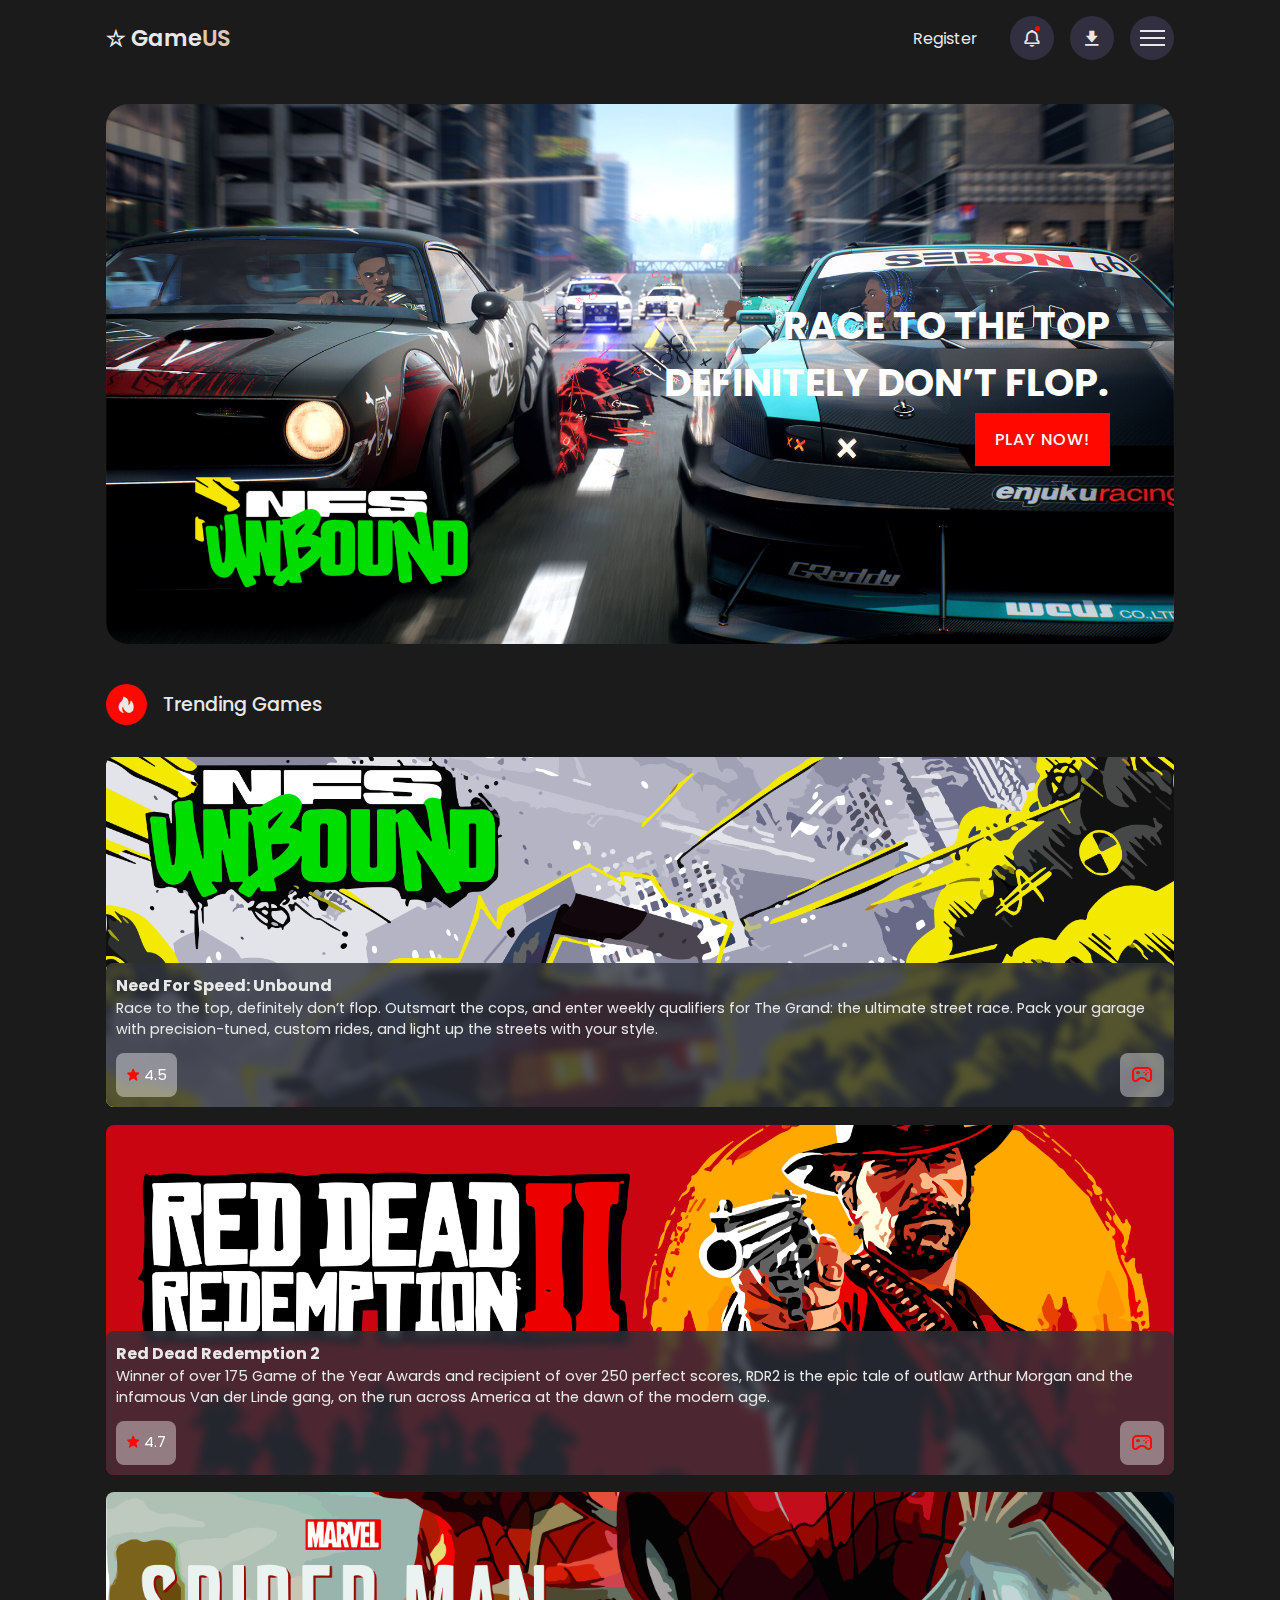
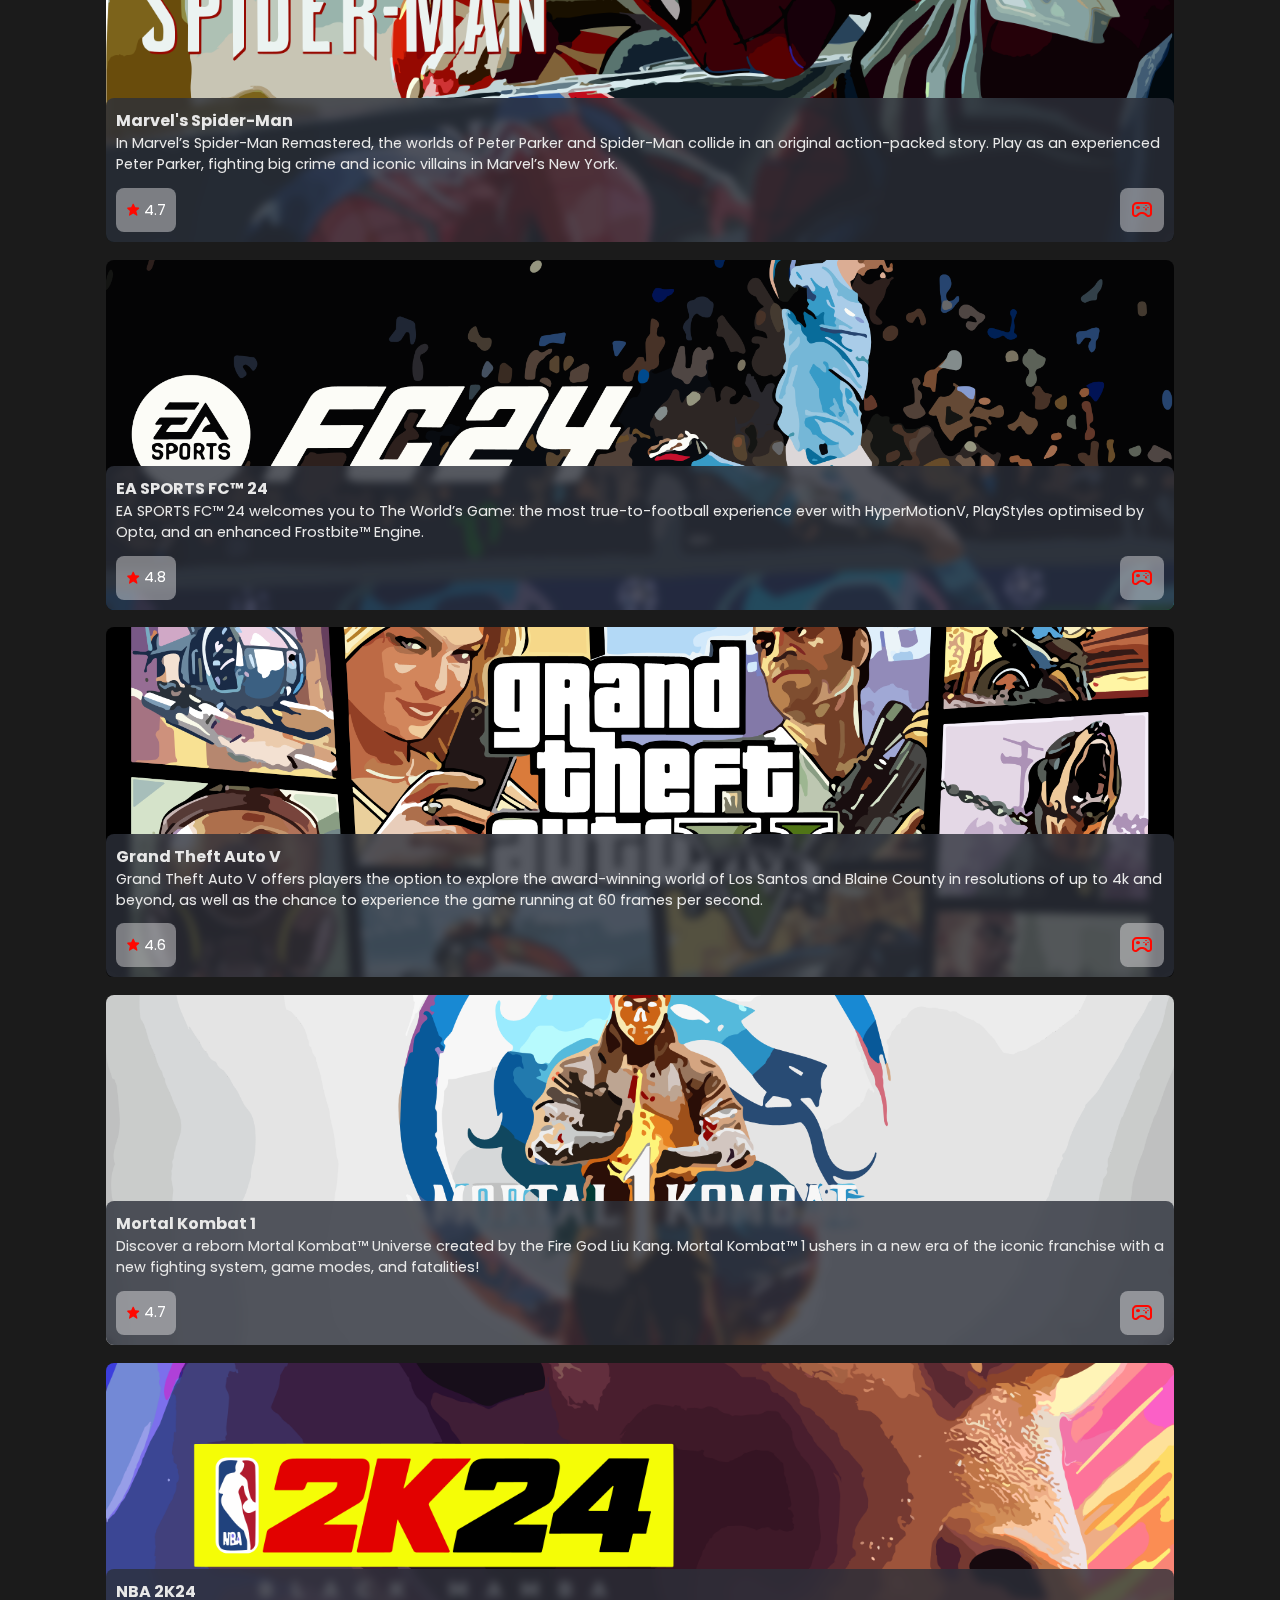
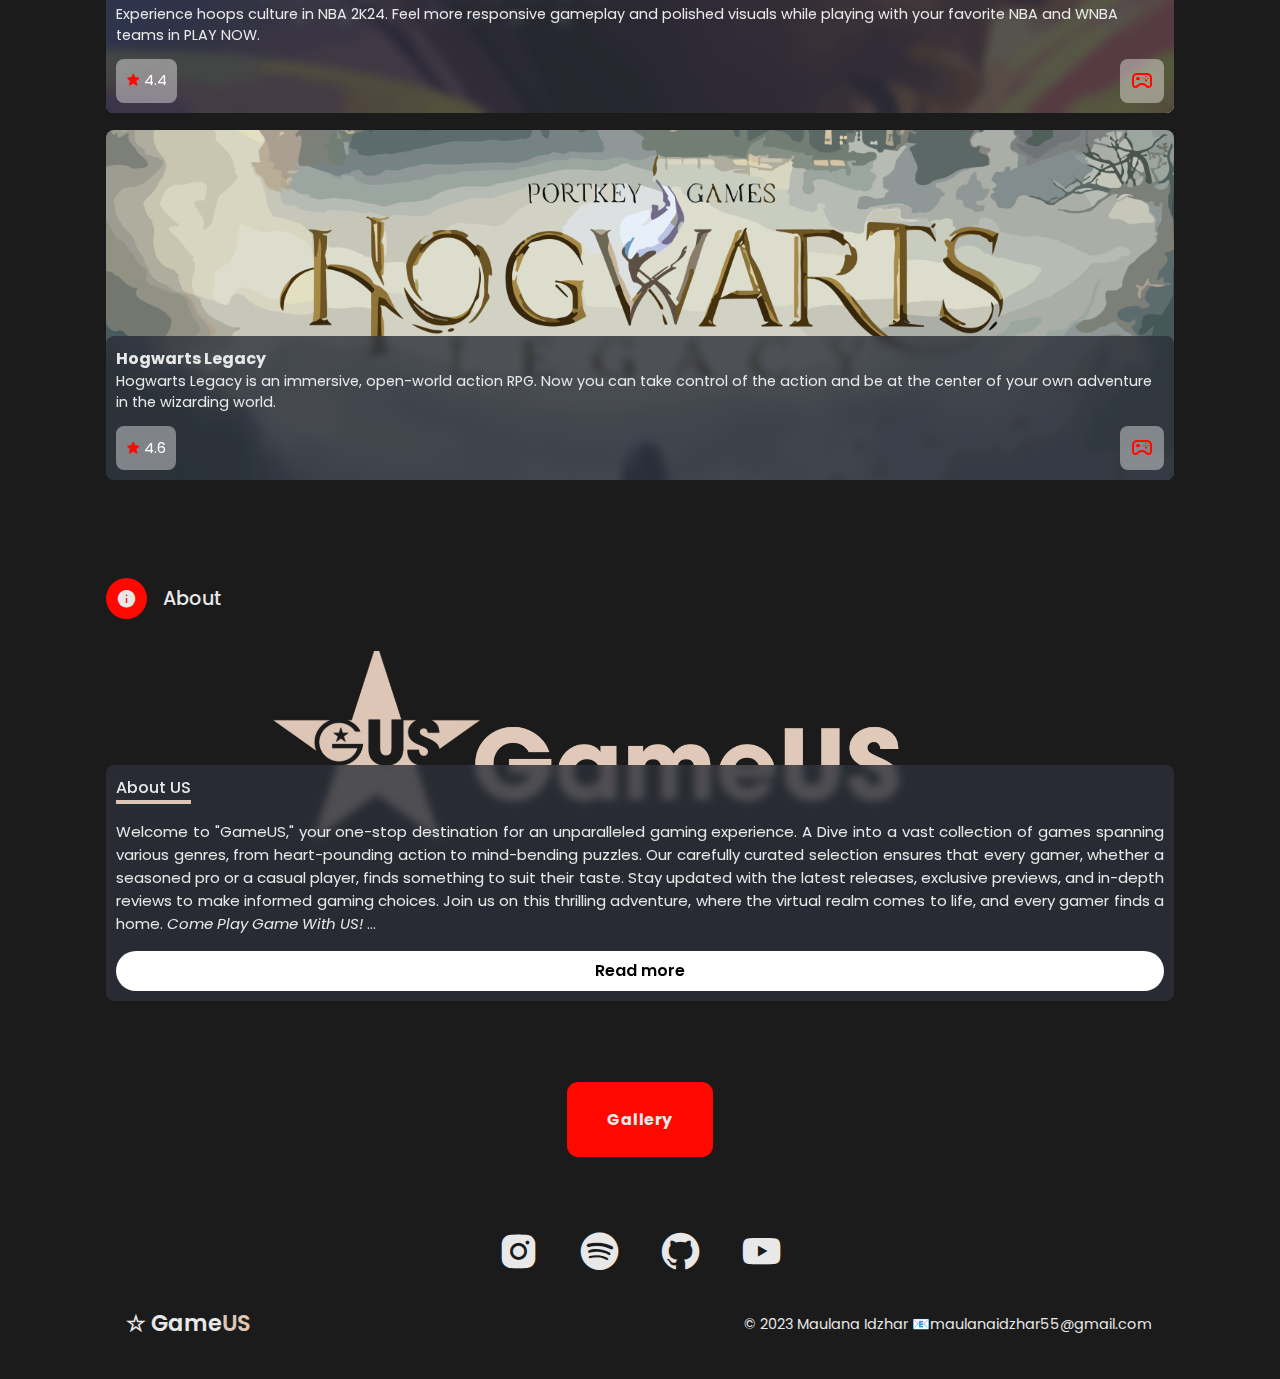
==== index.html @ bd470c00 "uts commit" ====
<html lang="en">
<head>
    <meta charset="UTF-8">
    <meta name="viewport" content="width=device-width, initial-scale=1.0">
    <title>GameUS</title>

    <!--Fav Icon-->
    <link rel="shortcut icon" href="img/favicon.ico" type="image/x-icon">
    
    <!--CSS-->
    <link rel="stylesheet" href="css/style.css">

    <!--Box Icons-->
    <link href='https://unpkg.com/boxicons@2.1.4/css/boxicons.min.css' rel='stylesheet'>

</head>
<body>
    <!--Link to JavaScript-->
    <script src="js/main.js" async defer></script>
    
    <header>
    <!--Nav-->
        <div class="nav container">

    <!--Logo-->
        <a href="index.html" class="logo">  ☆ Game<span>US</span></a>

    <!--Nav Icons-->
    <div class="nav-icons">
        <div class="dropdown">
            <a href="contactregis.html">Register</a>
            <div class="isi-dropdown">
                <ul>
                    <li><a href="#">Community</a></li>
                    <li><a href="contactregis.html">Sign In</a></li>
                </ul>
            </div>
        </div>
        <i class='bx bx-bell bx-tada' id="bell-icon"><span></span></i>
        <i class='bx bxs-download' ></i>
        <div class="menu-icon">
            <div class="line1"></div>
            <div class="line2"></div>
            <div class="line3"></div>
        </div>
    </div>

    <!--Menu-->
    <div class="menu">
        <img src="" alt="">
        <div class="navbar">
            <li><a href="index.html">Home</a></li>
            <li><a href="#trending">Trending</a></li>
            <li><a href="#about">About Us</a></li>
            <li><a href="#gallery">Gallery</a></li>
            <li><a href="contactregis.html">Contact</a></li>

            <body onload="startTime()">                
            <div class="widgets" id="txt"></div>

        </div>
    </div>

    <!--Notification-->
    <div class="notification">
        <div class="notification-box">
            <i class='bx bxs-check-circle bx-tada' ></i>
            <p>Congratulation, Your game download succesfully.</p>
        </div>
        <div class="notification-box box-color">
        <i class='bx bxs-x-circle bx-tada' ></i>
        <p>Could not apply changes.</p>
    </div>
        </div>
    </header>

    <!--Home Section Start-->
<section class="home container" id="home">
    <img src="img/nfs unbound.png" alt="" srcset="">
    <div class="home-text">
        <h1>Race to the top <br> definitely don’t flop.</h1>
        <a target="#" class="btn" href="https://www.ea.com/games/need-for-speed/need-for-speed-unbound">Play Now!</a>
    </div>
</section>
    <!--Home Section End-->

    <!--Trending Section Start-->
<section class="trending container" id="trending">
    <div class="heading">
        <i class='bx bxs-hot bx-burst' ></i>
        <h2>Trending Games</h2>
    </div>

    <!--Trending Content-->
    <div class="trending-content">
        
    <!--Game 1-->
            <div class="box">
                <img src="img/Need For Speed Unbound.png" alt="">
                <div class="box-text">
                    <h2><b>Need For Speed: Unbound</b></h2>
                    <h3>Race to the top, definitely don’t flop. Outsmart the cops, and enter weekly qualifiers for The Grand: the ultimate street race. 
                        Pack your garage with precision-tuned, custom rides, and light up the streets with your style. </h3>
                    <div class="rating-download">
                        <div class="rating">
                            <i class='bx bxs-star' ></i>
                            <span>4.5</span>
                            </div>
                            <a target="#" class="box-btn" href="https://www.ea.com/games/need-for-speed/need-for-speed-unbound">
                                <i class='bx bx-joystick' ></i></a>
                        </div>
                    </div>
                </div>
            </div>

    <!--Game 2-->
            <div class="box">
                <img src="img/Read Dead Redemption 2.png" alt="">
                <div class="box-text">
                    <h2><b>Red Dead Redemption 2</b></h2>
                    <h3>Winner of over 175 Game of the Year Awards and recipient of over 250 perfect scores, RDR2 is the epic tale of outlaw Arthur Morgan and the infamous Van der Linde gang, 
                        on the run across America at the dawn of the modern age.</h3>
                    <div class="rating-download">
                        <div class="rating">
                            <i class='bx bxs-star' ></i>
                            <span>4.7</span>
                            </div>
                            <a target="#" class="box-btn" href="https://www.rockstargames.com/reddeadredemption2/restricted-content/agegate/form?redirect=https%3A%2F%2Fwww.rockstargames.com%2Freddeadredemption2%2F&options=&locale=en_us">
                                <i class='bx bx-joystick' ></i></a>
                        </div>
                    </div>
                </div>
            </div>

    <!--Game 3-->
    <div class="box">
        <img src="img/spiderman.png" alt="">
        <div class="box-text">
            <h2><b>Marvel's Spider-Man</b></h2>
            <h3>In Marvel’s Spider-Man Remastered, the worlds of Peter Parker and Spider-Man collide in an original action-packed story. 
                Play as an experienced Peter Parker, fighting big crime and iconic villains in Marvel’s New York.</h3>
            <div class="rating-download">
                <div class="rating">
                    <i class='bx bxs-star' ></i>
                    <span>4.7</span>
                    </div>
                    <a target="#" class="box-btn" href="https://www.playstation.com/en-id/games/marvels-spider-man-remastered/">
                        <i class='bx bx-joystick' ></i></a>
                </div>
            </div>
        </div>
    </div>

    <!--Game 4-->
    <div class="box">
        <img src="img/EA FC 24.png" alt="">
        <div class="box-text">
            <h2><b>EA SPORTS FC™ 24</b></h2>
            <h3>EA SPORTS FC™ 24 welcomes you to The World’s Game: the most true-to-football experience ever with HyperMotionV, 
                PlayStyles optimised by Opta, and an enhanced Frostbite™ Engine. </h3>
            <div class="rating-download">
                <div class="rating">
                    <i class='bx bxs-star' ></i>
                    <span>4.8</span>
                    </div>
                    <a target="#" class="box-btn" href="https://www.ea.com/en-au/games/ea-sports-fc/fc-24">
                        <i class='bx bx-joystick' ></i></a>
                </div>
            </div>
        </div>
    </div>

    <!--Game 5-->
    <div class="box">
        <img src="img/GTA 5.png" alt="">
        <div class="box-text">
            <h2><b>Grand Theft Auto V</b></h2>
            <h3>Grand Theft Auto V offers players the option to explore the award-winning world of Los Santos and Blaine County in resolutions of up to 4k and beyond, 
                as well as the chance to experience the game running at 60 frames per second. </h3>
            <div class="rating-download">
                <div class="rating">
                    <i class='bx bxs-star' ></i>
                    <span>4.6</span>
                    </div>
                    <a target="#" class="box-btn" href="https://www.rockstargames.com/gta-v">
                        <i class='bx bx-joystick' ></i></a>
                </div>
            </div>
        </div>
    </div>

    <!--Game 6-->
    <div class="box">
        <img src="img/Mortal Kombat 1.png" alt="">
        <div class="box-text">
            <h2><b>Mortal Kombat 1</b></h2>
            <h3>Discover a reborn Mortal Kombat™ Universe created by the Fire God Liu Kang. 
                Mortal Kombat™ 1 ushers in a new era of the iconic franchise with a new fighting system, game modes, and fatalities! </h3>
            <div class="rating-download">
                <div class="rating">
                    <i class='bx bxs-star' ></i>
                    <span>4.7</span>
                    </div>
                    <a target="#" class="box-btn" href="https://www.mortalkombat.com/en-us">
                        <i class='bx bx-joystick' ></i></a>
                </div>
            </div>
        </div>
    </div>

    <!--Game 7-->
    <div class="box">
        <img src="img/nba 2k24.png" alt="">
        <div class="box-text">
            <h2><b>NBA 2K24</b></h2>
            <h3>Experience hoops culture in NBA 2K24. Feel more responsive gameplay and polished visuals while playing with your favorite NBA and WNBA teams in PLAY NOW. </h3>
            <div class="rating-download">
                <div class="rating">
                    <i class='bx bxs-star' ></i>
                    <span>4.4</span>
                    </div>
                    <a target="#" class="box-btn" href="https://nba.2k.com/2k24/">
                        <i class='bx bx-joystick' ></i></a>
                </div>
            </div>
        </div>
    </div>

    <!--Game 8-->
    <div class="box">
        <img src="img/Hogwarts Legacy.png" alt="">
        <div class="box-text">
            <h2><b>Hogwarts Legacy</b></h2>
            <h3>Hogwarts Legacy is an immersive, open-world action RPG. Now you can take control of the action and be at the center of your own adventure in the wizarding world. </h3>
            <div class="rating-download">
                <div class="rating">
                    <i class='bx bxs-star' ></i>
                    <span>4.6</span>
                    </div>
                    <a target="#" class="box-btn" href="https://www.hogwartslegacy.com/en-us?ref=bestwebsiterank">
                        <i class='bx bx-joystick' ></i></a>
                </div>
            </div>
        </div>
    </div>

        </div>
    </div>
</section>
    <!--Trending Section End-->

    <!--New Section Start-->
<section class="new container" id="about">
    <div class="heading">
        <i class='bx bxs-info-circle' ></i>
        <h2>About</h2>
    </div>

    <!--New Content-->
    <div class="new-content"></div>

    <!--About-->
    <div class="about container">
    <div class="box">
        <img src="img/GameUS.png" alt="">
        <div class="box-text">
            <h2>About US</h2>
            <p> Welcome to "GameUS," your one-stop destination for an unparalleled gaming experience. A Dive into a vast collection of games spanning various genres, from heart-pounding action to mind-bending puzzles. 
                Our carefully curated selection ensures that every gamer, whether a seasoned pro or a casual player, finds something to suit their taste. Stay updated with the latest releases, 
                exclusive previews, and in-depth reviews to make informed gaming choices. Join us on this thrilling adventure, where the virtual realm comes to life, and every gamer finds a home. 
                <i>Come Play Game With US!</i>
                <span id="dots">...</span><span id="more">
                    <br>
                    <br>
                    Our mission at GameUS is to provide a one-stop platform that caters to the diverse needs and interests of the gaming community. 
        We aim to foster a positive and engaging environment where gamers can connect, share experiences, and stay updated on the latest trends and developments in the gaming world.
        <br>
        <br>
        Our Vision is to keep our users engaged and entertained through captivating gameplay and dynamic challenges. We are committed to delivering an unparalleled gaming experience by curating a diverse selection of 
                high-quality games that cater to various interests and skill levels.</span></p>
                <button onclick="myFunction()" id="myBtn">Read more</button>

        </div>
            </div>
            <section class="new container" id="gallery">
            <div class="next-page">
                <a href="gallery.html" target="_blank" class="box-btn">Gallery</a>
            </div>
        </div>
    </div>
</section>
    <!--New Section End-->

    <!--Footer-->
<section class="footer" id="contact">
    <div class="social"> 
        <a target="_blank " href="https://instagram.com/idzharq?utm_source=qr&igshid=OGIxMTE0OTdkZA=="><i class='bx bxl-instagram-alt bx-tada' ></i></a>
        <a target="_blank " href="https://open.spotify.com/user/d0iwi206szh61bbbua3qp4ii3?si=BMeg-gOASiej7VPMBVZ30A"><i class='bx bxl-spotify bx-tada' ></i></a>
        <a target="_blank " href="https://github.com/maulanaidzhar"><i class='bx bxl-github bx-tada' ></i></a>
        <a target="_blank " href="https://youtube.com/@cactusjar?si=AwCqL-P8ptVk9v_G"><i class='bx bxl-youtube bx-tada' ></i></a>
    </div>
<div class="copyright container">
    <a href="#" class="logo">  ☆ Game<span>US</span></a>
    <p>&#169; 2023 Maulana Idzhar 📧maulanaidzhar55@gmail.com</p>
</div>
</section>
---- css/style.css ----
/*Fonts*/
    @import url('https://fonts.googleapis.com/css2?family=Poppins:wght@100;300;400;500;600;700&display=swap');
  *{
    font-family: 'Poppins', sans-serif;
    margin: 0;
    padding: 0;
    scroll-behavior: smooth;
    box-sizing: border-box;
    list-style: none;
    text-decoration: none;
    scroll-padding-top: 2rem;
  }

  :root {
    --main-color: #DDC6B6;
    /*Second Color*/
    /*--main-color:#0d81ec ;*/
    --dark-color: #1b1b1b ;
    --light-color: #322f40 ;
    --text-color:  hsl(0,0%,91%);
  }
  ::selection{
    color: var(--text-color);
    background: var(--main-color);
  }
  section{
    padding: 4rem 0 3rem;
  }
  img {
    width: 100%;
  }
  body {
    color: var(--text-color);
    background: var(--dark-color);
  }
  .container {
    max-width: 1068px;
    margin: auto;
    width: 100%;
    padding-bottom: 1rem;
  }

  /*Header*/
  header{
    position: fixed;
    top: 0;
    left: 0;
    width: 100%;
    background: var(--dark-color);
    z-index: 100;
  }
  
   /*Nav*/
   .nav{
    display: flex;
    align-items: center;
    justify-content: center;
    padding: 16px 0;
  }

/*Logo*/
.logo{
font-size: 1.4rem;
font-weight: 600;
color: var(--text-color);
text-transform: none;
margin: 0 auto 0 0;
}
.logo span {
 color: var(--main-color);
}

/* Navbar-Dropdown */
.dropdown{
    margin-right: 1rem;
}
.dropdown a{
    color: var(--text-color);
    padding: 0;    
}
.isi-dropdown a{
    margin-bottom: 2rem;
}
.dropdown ul{
    list-style-type: none;
}
li.dropdown {
    display: inline-block;
}
.dropdown:hover .isi-dropdown {
    display: block;
}
.isi-dropdown a:hover {
    color: #fff !important;
}
.isi-dropdown {
    position: absolute;
    display: none;
    justify-content: center;
    align-items: center;
    text-align: center;
    box-shadow: 0px 8px 16px 0px rgba(0,0,0,0.2);
    z-index: 1;
    background-color: var(--dark-color);
    padding: 1.5rem;
    border-radius: 20px;
}
.isi-dropdown a {
    color: var(--text-color) !important;
    border-radius: 0;
    margin: 0.1rem;
}
.isi-dropdown a:hover {
    color: #ff0800 !important;
    background: rgb(25, 52, 72)important;
}
.isi-dropdown li{
    display: flex;
    justify-content: center;
    align-items: center;
    margin-bottom: 0.5rem;
    margin-top: 0.8rem;
}

/*Nav Icons*/
.nav-icons{
display: flex;
align-items: center;
column-gap: 1rem;
}
.nav-icons .bx{
    font-size: 20px;
    height: 44px;
    width: 44px;
    display: grid;
    place-items: center;
    color: var(--text-color);
    background: var(--light-color) ;
    border-radius: 50%;
    cursor: pointer;
}
#bell-icon{
    position: relative;
}
#bell-icon span{
    content: '';
    width: 5px;
    height: 5px;
    border-radius: 50%;
    background: #ff0800;
    position: absolute;
    top: 10px;
    right: 14px;
}

/*Menu Icon */
.menu-icon{
    display: flex;
    flex-direction: column;
    align-items: center;
    justify-content: center;
    row-gap: 5px;
    height: 44px;
    width: 44px;
    border-radius: 50%;
    background: var(--light-color);
    cursor: pointer;
    z-index: 200;
    transition: 0.3s;
}
.menu-icon div{
    display: block;
    background: var(--text-color);
    height: 2px;
    width: 25px;
    transition: 0.3s;
}
.move .line1{
    transform: rotate(-45deg) translate(-5px, 5px); 
}
.move .line2{
    opacity: 0;
}
.move .line3{
    transform: rotate(45deg) translate(-5px, -5px);
}

/*Menu*/
.menu{
    position: fixed;
    left: 0;
    top: 0;
    width: 100%;
    height: 100vh;
    background: rgba(0, 0, 14, 0.9);
    z-index: 106;
    display: flex;
    align-items: center;
    justify-content: space-between;
    transition: 0.5s;
    clip-path: circle(0% at 100% 0%);
}
.menu.active{
    clip-path: circle(144% at 100% 0%);
}
.menu img{
    width: 700px;
}
.navbar{
    display: grid;
    row-gap: 1rem;
    text-align: right;
    padding-right: 5rem;
}
.navbar a{
    font-size: 1.6rem;
    color: var(--main-color)
    font-weight: 500;
    transition: 0.2s;
}
.navbar a:hover{
    border-bottom: 4px solid var(--main-color);
    font-size: 1.8rem;
}
.widgets{
    font-size: 1.2rem;
}

/*Notification*/
.notification{
    position: absolute;
    top: 110%;
    right: 5rem;
    background: var(--light-color);
    width: 300px;
    height: 350px;
    border-radius: 0.5rem;
    padding: 10px;
    display: flex;
    flex-direction: column;
    row-gap: 1rem;
    clip-path: circle(0% at 100% 0%);
}
.notification.active{
    clip-path: circle(144% at 100% 0%);
    transition: 0.3s;
}
.notification-box{
display: flex;
align-items: baseline;
column-gap: 1rem;
border-radius: 0.5rem;
background: var(--dark-color);
padding: 10px;
}
.notification-box .bx{
    color: #09ff00;
}
.box-color{
    background: hsl(0, 0%, 100%, 0.4);
}
.box-color .bx{
    color: #ff0800;
}

/*Home*/
.home{
    position: relative;
    min-height: 540px;
    display: flex;
    align-items: center;
    justify-content: flex-end;
    margin-top: 5rem;
}
.home img{
    position: absolute;
    width: 100%;
    height: 100%;
    object-fit: cover;
    border-radius: 1.4rem;
    z-index: -1;
}
.home-text{
    padding-right: 4rem;
    text-align: right;
}
.home-text h1{
    font-size: 2.4rem;
    text-transform: uppercase;
    color: #ffffff;
    margin-bottom: 1rem;
}
.btn{
    background: #ff0800;
    padding: 15px 20px;
    color: #ffffff;
    text-transform: uppercase;
    font-size: 1rem;
    letter-spacing: 1px;
    font-weight: 500;
}
.btn:hover{
    background: var(--light-color);
    transition: 0.3s; all linear;
}

/*Heading*/
.heading{
    display: flex;
    align-items: center;
    column-gap: 1rem;
    margin-bottom: 2rem;   
}
.heading .bx{
    font-size: 21px;
    color: var(--text-color);
    background: #ff0800;
    padding: 10px;
    border-radius: 5rem;
}
.heading h2{
    font-size: 1.2rem;
    font-weight: 500;
}

/*Main Body*/
.box{
    position: relative;
    width: 100%;
    height: 350px;
    border-radius: 0.5rem;
    transition: all 0.3s ease;
    display: flex;
    align-items: center;
    margin-bottom: 1.1rem;
}
.box:hover{
    transform: translateY(5px);
}
.box img{
    width: 100%;
    height: 100%;
    object-fit: cover;
    border-radius: 0.5rem;
}
.box .box-text{
    position: absolute;
    right: 0;
    left: 0;
    bottom: 0;
    padding: 10px;
    background: hsl(227, 14%, 20%, 0.8);
    backdrop-filter: blur(4px);
    border-radius: 0.5rem;
}
.box .box-text h2{
    font-size: 1rem;
    font-weight: 500;
}
.box .box-text h3{
    font-size: 0.9rem;
    font-weight: 400;
    margin-bottom: 0.8rem;
}
.rating-download{
    display: flex;
    justify-content: space-between;
}
.rating{
    display: flex;
    align-items: center;
    column-gap: 4px;
    background: hsl(0, 0%, 100%, 0.4);
    padding: 10px;
    border-radius: 0.5rem;
}
.rating .bx{
    color: #ff0800;
    font-size: 0.9rem;
}
.rating span{
    color: #ffffff;
    font-size: 0.9rem;
}
.box-btn .bx{
    display: flex;
    align-items: center;
    color: #ff0800;
    column-gap: 4px;
    background: hsl(0, 0%, 100%, 0.4);
    padding: 10px;
    border-radius: 0.5rem;
    font-size: 150%;
}
.box-btn .bx:hover{
    background: var(--light-color);
    transition: 0.3s; all linear;
}
.new-content{
    display: contents;
    grid-template-columns: repeat(auto-fit,minmax(240p,auto));
    gap: 1.2rem;
}
.next-page{
    display: flex;
    justify-content: center;
    align-items: center;
}
.next-page a{
    background: #ff0800;
    padding: 25px 40px;
    color: var(--text-color);
    letter-spacing: 0.5px;
    font-weight: 700;
    border-radius: 0.7rem;
}
.next-page a:hover{
    background: var(--light-color);
    transition: 0.3s all linear;
}
.copyright{
    display: flex;
    justify-content: space-between;
    padding: 20px;
}
.copyright p{
    font-size: 0.9rem;
    color: var(--text-color);
    padding: 8;
    padding-right: 2;
}

/*Video*/
.video-container video{
    width: 100%;
    aspect-ratio: 16/9;
    border-radius: 0.5rem;
}
.video-container {
    margin-top: 1rem;
}
.gallery{
    margin-top: 2rem;
}
.gallery h2{
    display: inline-flex;
    font-size: 1.4rem;
    font-weight: 500;
    border-bottom: 4px solid var(--main-color);
}
.gallery p{
    font-size: 0.938rem;
    margin-top: 1rem;
    text-align: justify;
}

/*Screenshot*/
.screenshot-content{
    transition: all 0.3s ease;
}
.screenshot-content:hover{
    transform: translateY(10px);
}

.screenshot h2{
    display: inline-flex;
    font-size: 1.4rem;
    font-weight: 500;
    border-bottom: 4px solid var(--main-color);
    margin: 1.6rem 0;
}
.about{
    margin-top: 2rem;
}
.about h2{
    display: inline-flex;
    font-size: 1.4rem;
    font-weight: 500;
    border-bottom: 4px solid var(--main-color);
}
.about p{
    font-size: 0.938rem;
    margin-top: 1rem;
    text-align: justify;
}

/*Responsive or Media Queries*/
@media (max-width: 1080px){
    .container{
        margin: 0 auto;
        width: 90%;
    }
    .nav{
        padding: 10px 0;
    }
    .notification{
        right: 4rem;
    }
    .section{
        padding: 3rem 0 2rem;
    }
    .home {
        margin-top: 4rem !important;
        min-height: 440px;
    }
    .home img{
        border-radius: 1rem;
    }
    .new-content{
        grid-template-columns: repeat(auto-fit, minmax(200px auto));
    }
    .video-container{
        margin-top: 5rem !important;
    }
}

@media (max-width: 774px){
    .notification{
        right: 1rem;
    }
    .menu img{
        width: 400px;
    }
    .home{
        min-height: 300px;
    }
    .home-text h1{
        font-size: 2rem;
    }
    .btn{
        padding: 12px 17px;
    }
}

@media (max-width: 560px){
    .menu {
        justify-content: flex-end;
    }
    .nav{
        padding: 8px 0;
    }
    .nav-icons .bx,
    .menu-icon {
        height: 40px;
        width: 40px;
    }
    .home {
        min-height: 240px;
    }
    .home-text{
        padding-right: 1rem;
    }
    p{
        font-size: 0.875rem;
    }
}

@media screen and (max-width: 480px) {
    .form-box {
        width: 100%;
        border-radius: 0px;
    }
    .menu {
        justify-content: flex-end;
    }
}

@media (max-width: 750px){
    .menu {
        justify-content: flex-end;
    }
    .nav{
        padding: 8px 0;
    }
    .nav-icons .bx,
    .menu-icon {
        height: 40px;
        width: 40px;
    }
    .home {
        min-height: 240px;
    }
    .home-text{
        padding-right: 1rem;
    }
    p{
        font-size: 0.875rem;
    }
}

@media (max-width: 360px){
    .logo{
        font-size: 1.2rem;
    }
    .navbar a{
        font-size: 1.3rem;
    }
    .navbar a:hover{
        font-size: 1.4rem;
    }
    .notification{
        width: 270px;
    }
    .home{
        min-height: 214px;
    }
    .home-text h1{
        font-size: 1.4rem;
    }
    .heading .bx{
        padding: 8px;
    }
    .heading h2{
        font-size: 1.1rem;
    }
    .box{
        height: 420px;
    }
    .copyright{
        flex-direction: column;
        align-items: center;
        row-gap: 1rem;
    }
    .copyright .logo{
        margin: 0;
    }
    .about h2{
        font-size: 1.2rem;
    }
}

/* Registration and Login Form */
.regis-box {
    display: flex;
    justify-content: center;
    align-items: center;
    min-height: 100vh;
    width: 100%;
    background: url("background.jpg") no-repeat;
    background-position: center;
    background-size: cover;
}
.form-box {
    position: relative;
    width: 400px;
    height: 450px;
    background: var(--light-color);
    border: none;
    border-radius: 20px;
    backdrop-filter: blur(15px) brightness(80%);
    display: flex;
    justify-content: center;
    align-items: center;
}
.inputbox {
    position: relative;
    margin: 30px 0;
    width: 310px;
    border-bottom: 2px solid #fff;
}
.inputbox label {
    position: absolute;
    top: 50%;
    left: 5px;
    transform: translateY(-50%);
    color: #fff;
    font-size: 1em;
    pointer-events: none;
    transition: 0.5s;
}

/* animations: start */
input:focus~label,
input:valid~label {
    top: -5px;
}

/* animation:end */
.inputbox input {
    width: 100%;
    height: 50px;
    background: transparent;
    border: none;
    outline: none;
    font-size: 1em;
    padding: 0 35px 0 5px;
    color: #fff;
}
.inputbox ion-icon {
    position: absolute;
    right: 8px;
    color: #fff;
    font-size: 1.2em;
    top: 20px;
}
.forget {
    margin: -10px 0 17px;
    font-size: 0.9em;
    color: #fff;
    display: flex;
    justify-content: space-between;
}
.forget label input {
    margin-right: 3px;
}
.forget a {
    color: #fff;
    text-decoration: none;
}
.forget a:hover {
    text-decoration: underline;
}
button {
    width: 100%;
    height: 40px;
    border-radius: 40px;
    background-color: #fff;
    border: none;
    outline: none;
    cursor: pointer;
    font-size: 1em;
    font-weight: 600;
    margin-top: 1rem;
}
.register {
    font-size: 0.9em;
    color: #fff;
    text-align: center;
    margin: 25px 0 10px;
}
.register p a {
    text-decoration: none;
    color: #fff;
    font-weight: 600;
}
.register p a:hover {
    text-decoration: underline;
}

/*Footer*/
.footer{
    background-color: var(--dark-color);
    text-align: center;
    padding: 1rem 0;
}
.footer .social .bx {
    font-size: 45px;
}
.footer .social{
    margin: 0.5rem;
    margin-bottom: rem;
}
.footer .social a{
    color:var(--text-color);
    margin: 1rem ;
    margin-bottom: 2rem;
}
.footer .social a:hover{
color: #ff0800;
}

#more {display: none;}
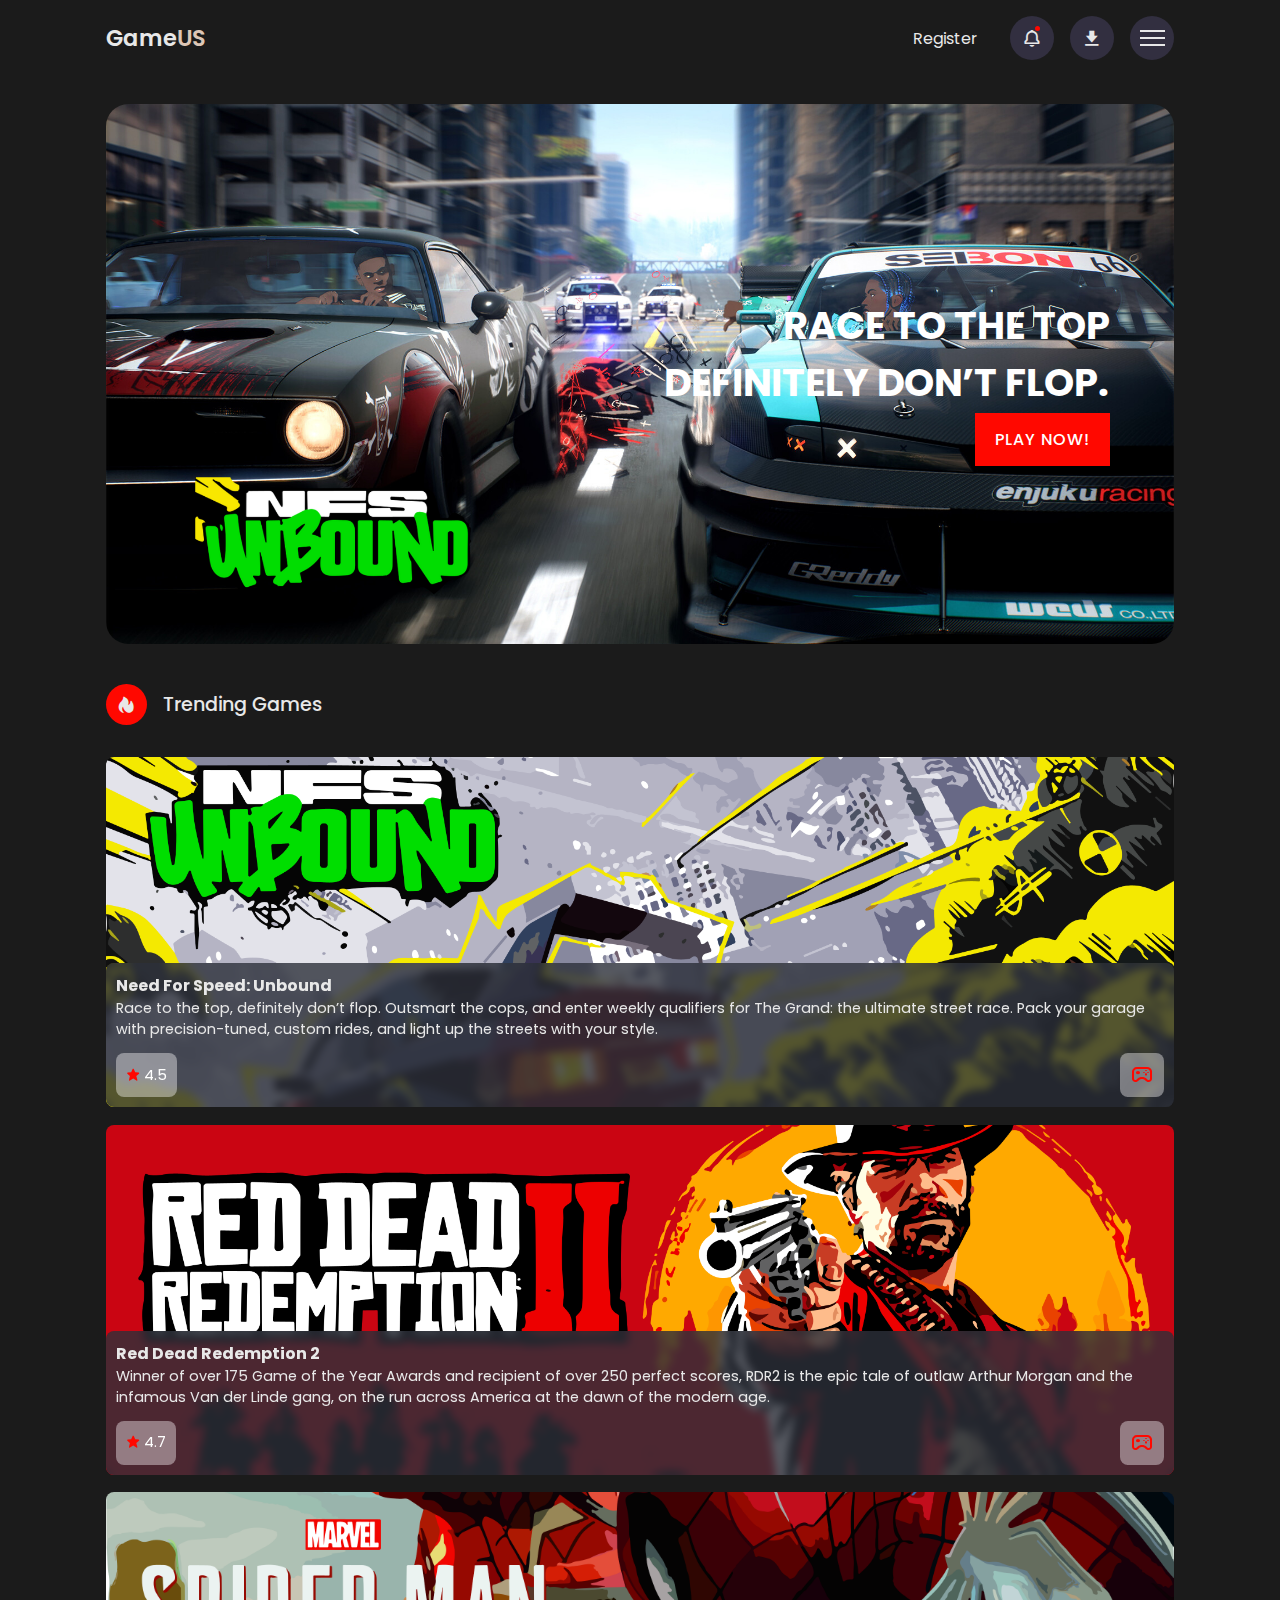
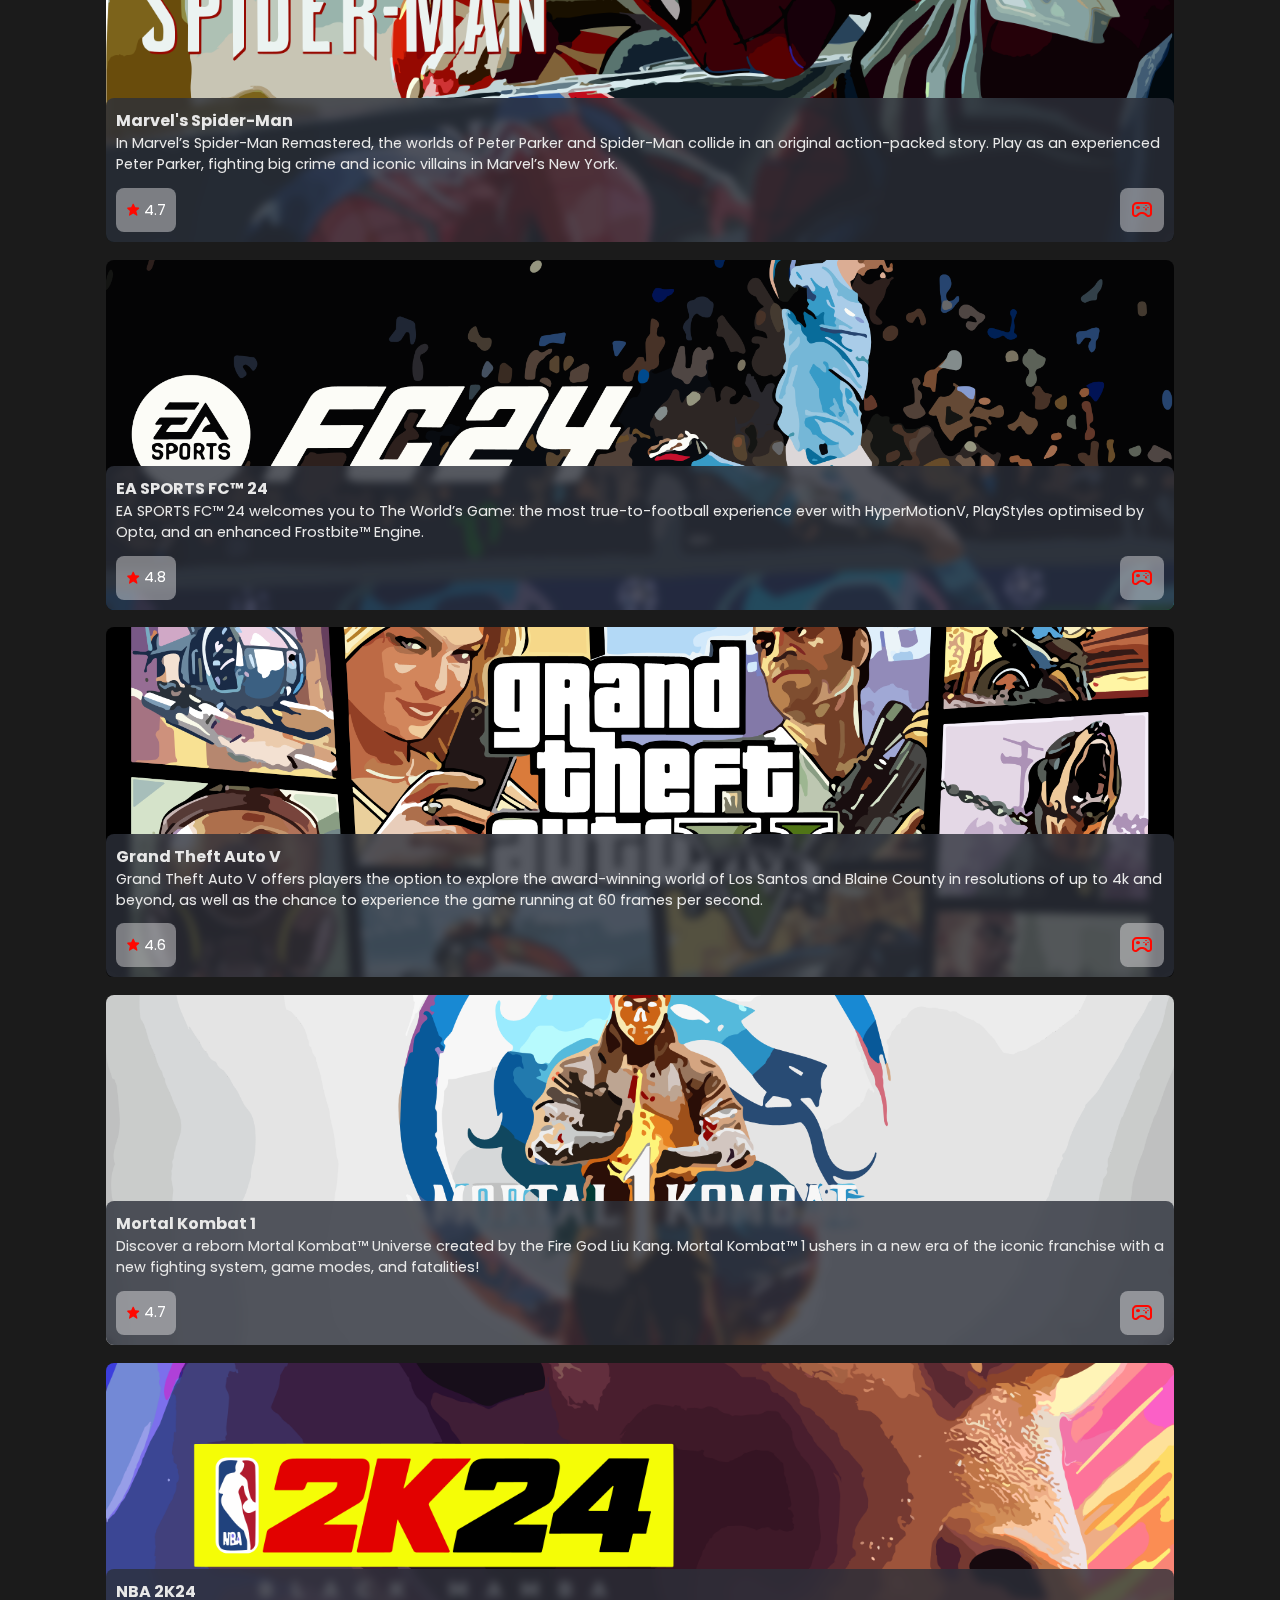
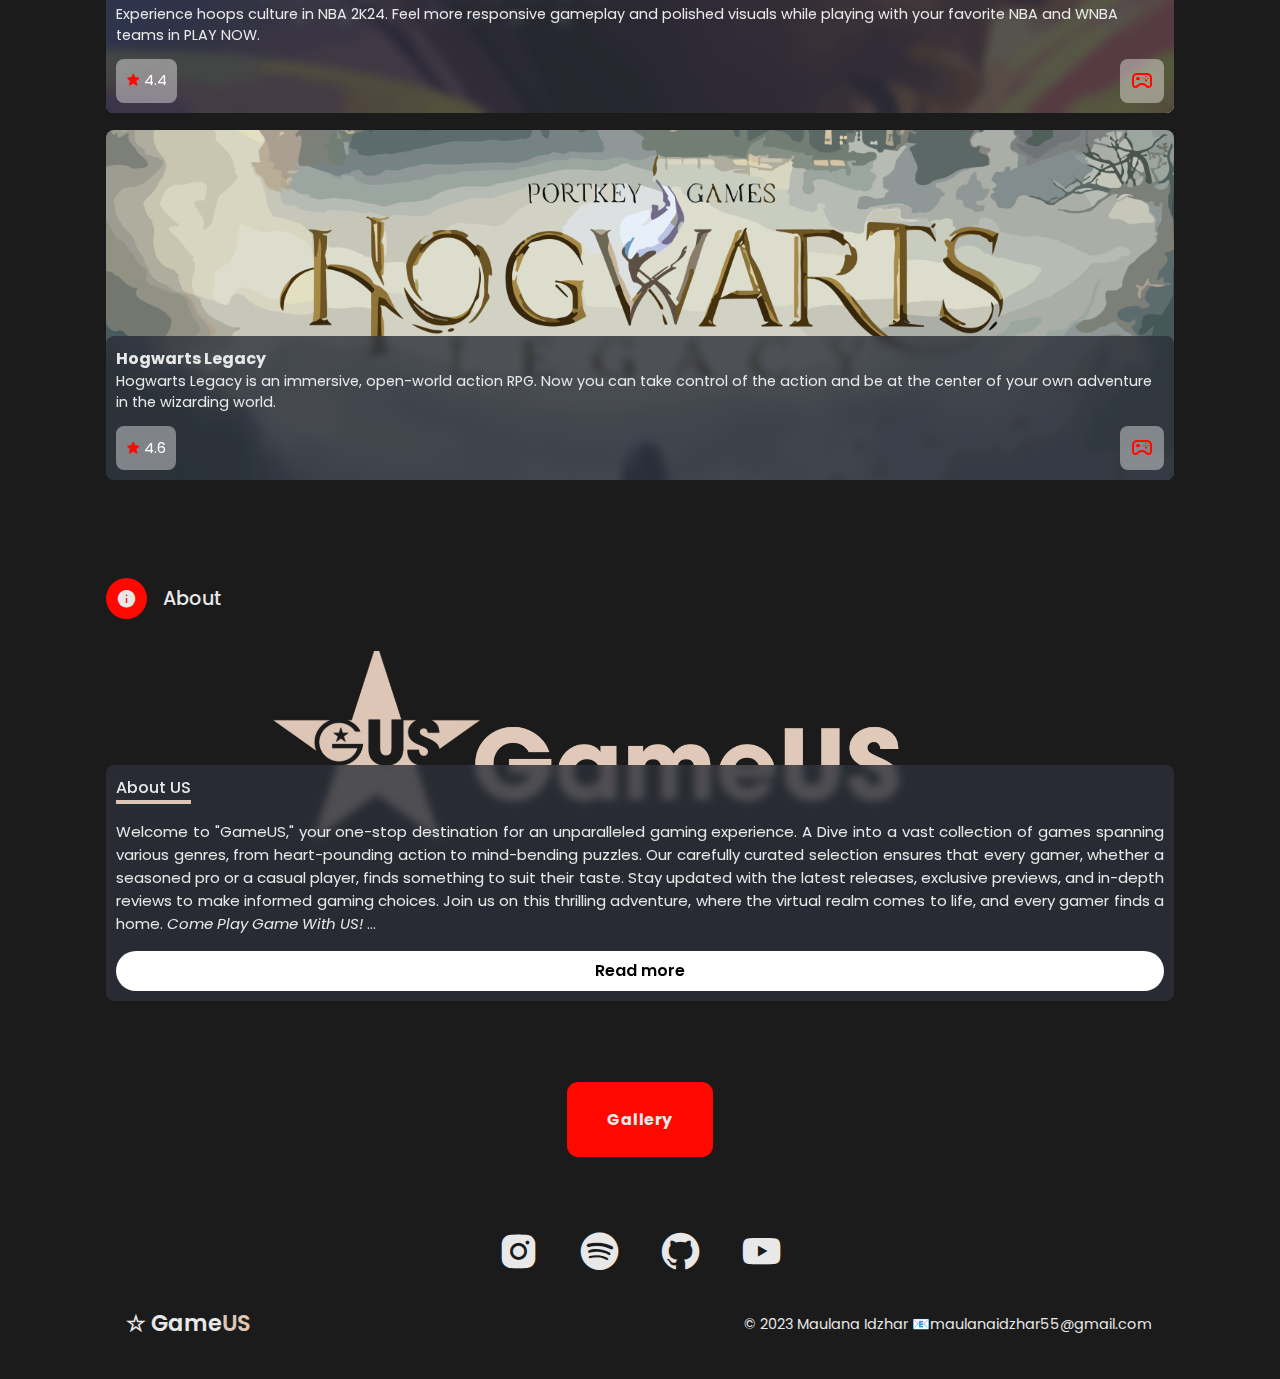
==== commit c7e2b612: "uts commit" ====
--- a/index.html
+++ b/index.html
@@ -20,10 +20,10 @@
     
     <header>
     <!--Nav-->
-        <div class="nav container">
+    <div class="nav container">
 
     <!--Logo-->
-        <a href="index.html" class="logo">  ☆ Game<span>US</span></a>
+    <a href="index.html" class="logo">Game<span>US</span></a>
 
     <!--Nav Icons-->
     <div class="nav-icons">
@@ -47,7 +47,6 @@
 
     <!--Menu-->
     <div class="menu">
-        <img src="" alt="">
         <div class="navbar">
             <li><a href="index.html">Home</a></li>
             <li><a href="#trending">Trending</a></li>
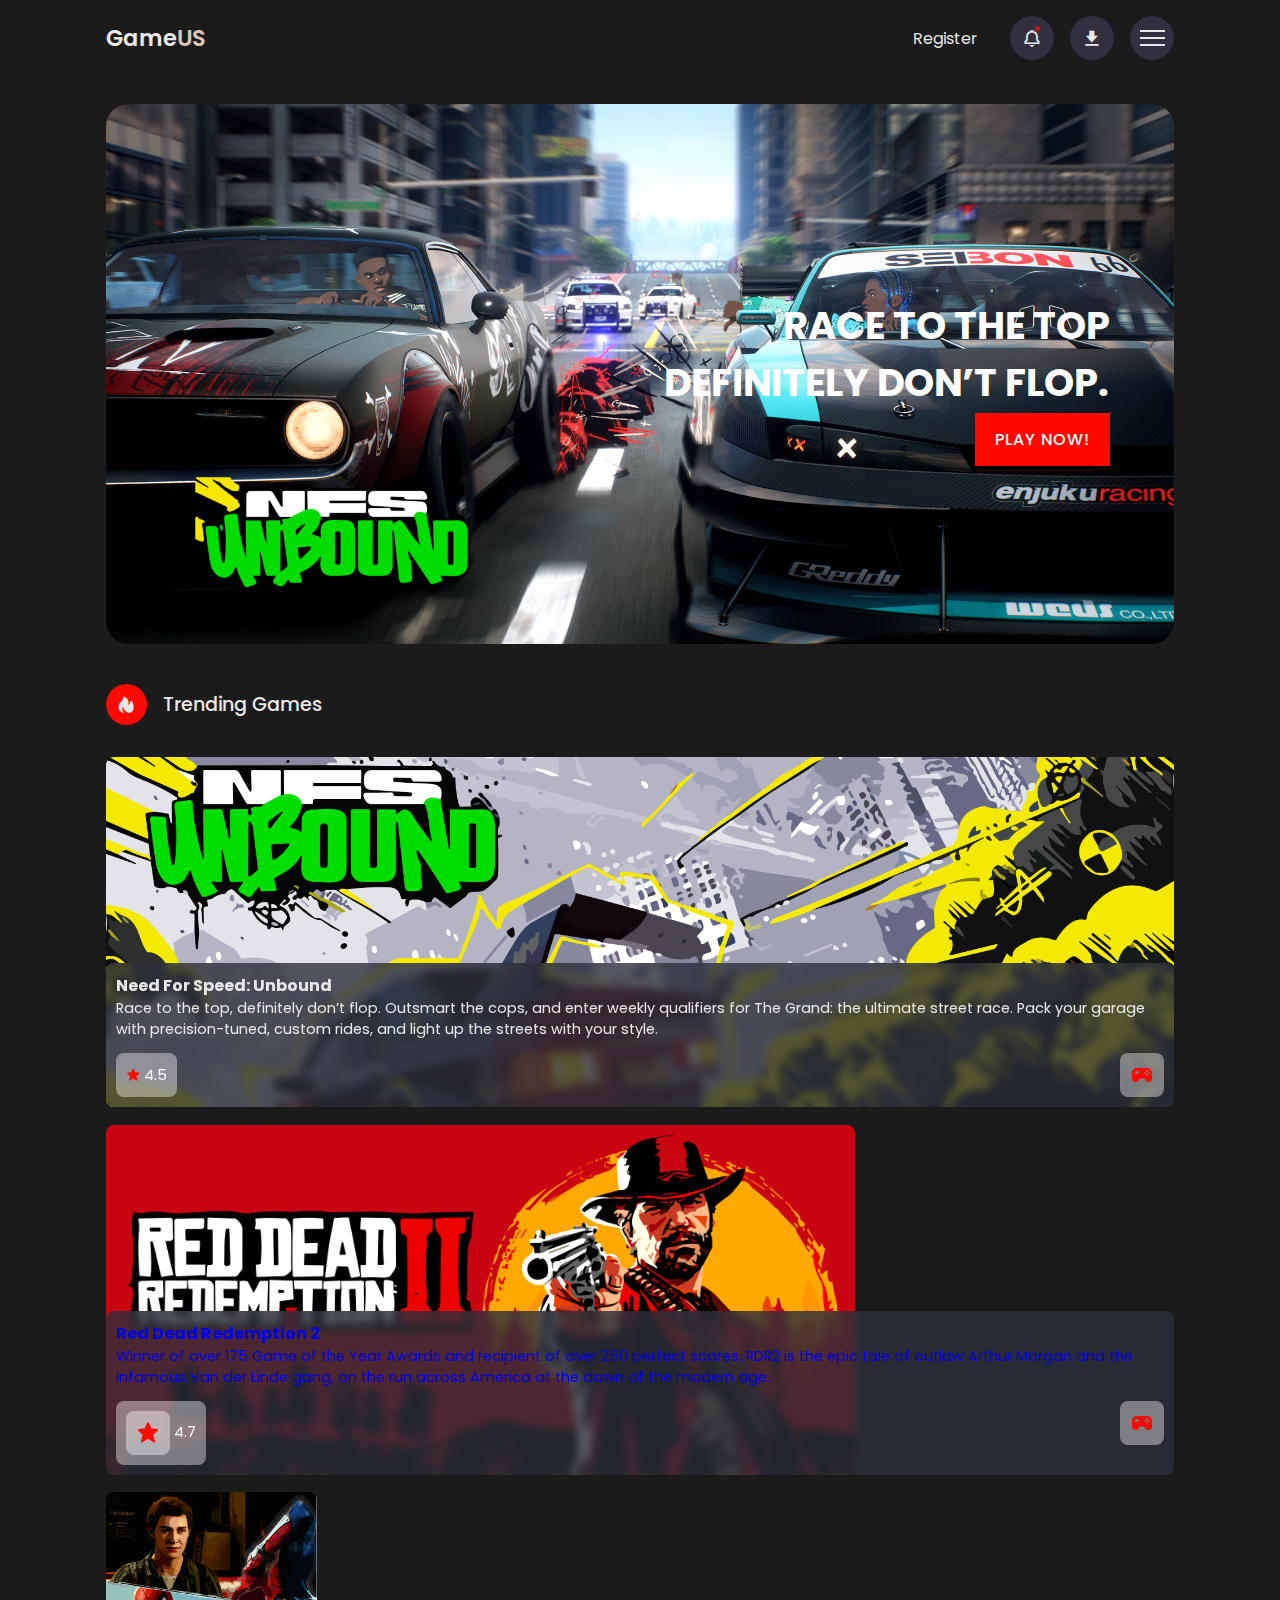
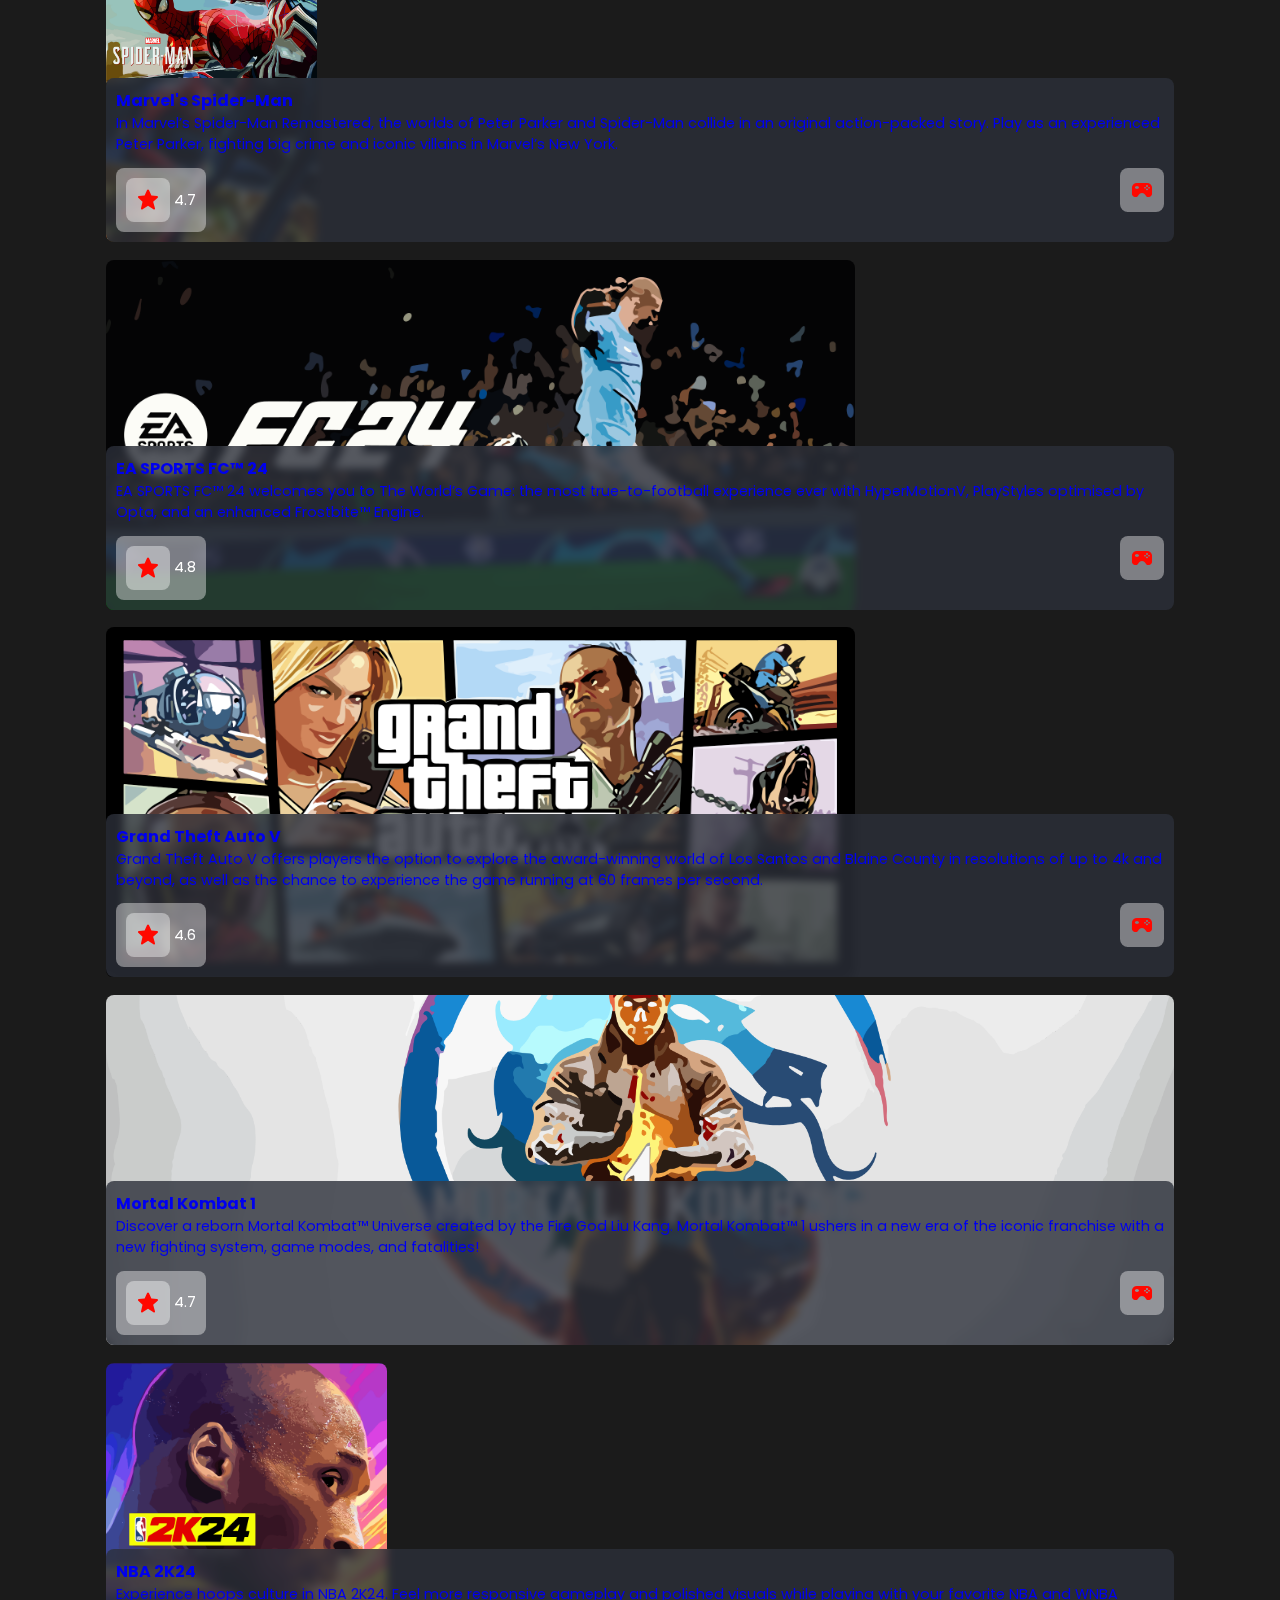
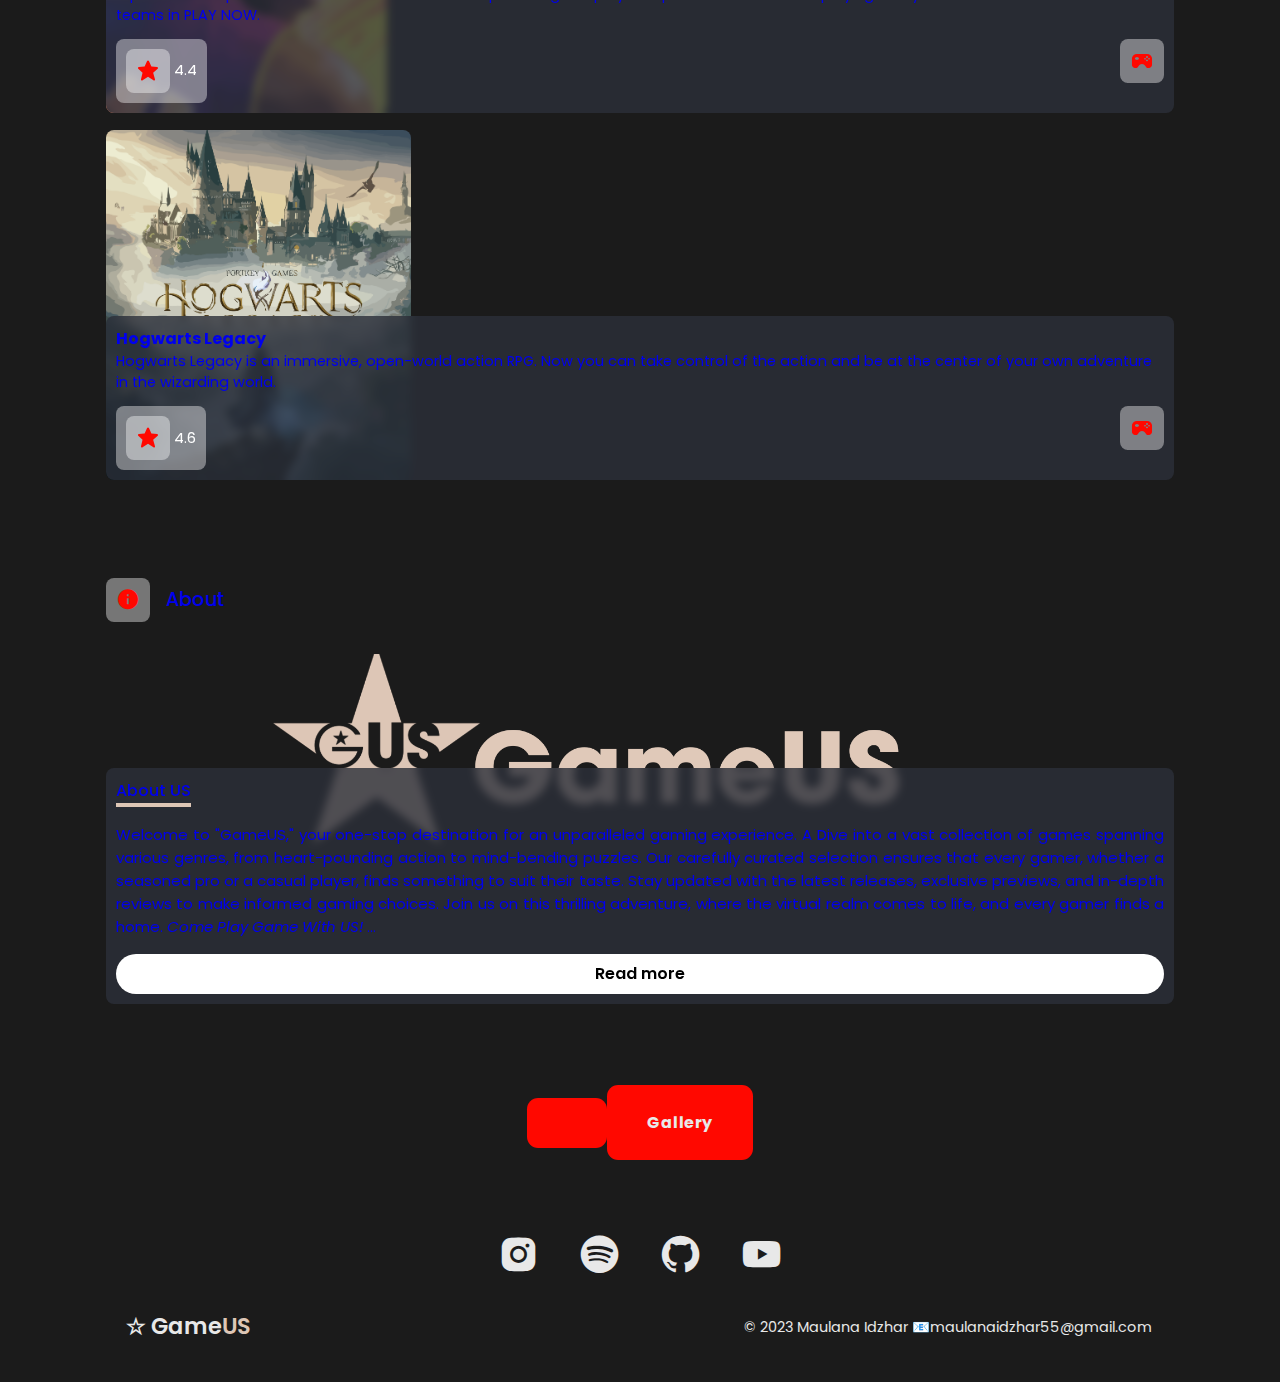
==== commit 482f261e: "Update index.html" ====
--- a/index.html
+++ b/index.html
@@ -106,7 +106,7 @@
                             <span>4.5</span>
                             </div>
                             <a target="#" class="box-btn" href="https://www.ea.com/games/need-for-speed/need-for-speed-unbound">
-                                <i class='bx bx-joystick' ></i></a>
+                                <i class='bx bxs-joystick bx-tada' ></i>
                         </div>
                     </div>
                 </div>
@@ -125,7 +125,7 @@
                             <span>4.7</span>
                             </div>
                             <a target="#" class="box-btn" href="https://www.rockstargames.com/reddeadredemption2/restricted-content/agegate/form?redirect=https%3A%2F%2Fwww.rockstargames.com%2Freddeadredemption2%2F&options=&locale=en_us">
-                                <i class='bx bx-joystick' ></i></a>
+                                <i class='bx bxs-joystick bx-tada' ></i>
                         </div>
                     </div>
                 </div>
@@ -144,7 +144,7 @@
                     <span>4.7</span>
                     </div>
                     <a target="#" class="box-btn" href="https://www.playstation.com/en-id/games/marvels-spider-man-remastered/">
-                        <i class='bx bx-joystick' ></i></a>
+                        <i class='bx bxs-joystick bx-tada' ></i>
                 </div>
             </div>
         </div>
@@ -163,7 +163,7 @@
                     <span>4.8</span>
                     </div>
                     <a target="#" class="box-btn" href="https://www.ea.com/en-au/games/ea-sports-fc/fc-24">
-                        <i class='bx bx-joystick' ></i></a>
+                        <i class='bx bxs-joystick bx-tada' ></i>
                 </div>
             </div>
         </div>
@@ -182,7 +182,7 @@
                     <span>4.6</span>
                     </div>
                     <a target="#" class="box-btn" href="https://www.rockstargames.com/gta-v">
-                        <i class='bx bx-joystick' ></i></a>
+                        <i class='bx bxs-joystick bx-tada' ></i>
                 </div>
             </div>
         </div>
@@ -201,7 +201,7 @@
                     <span>4.7</span>
                     </div>
                     <a target="#" class="box-btn" href="https://www.mortalkombat.com/en-us">
-                        <i class='bx bx-joystick' ></i></a>
+                        <i class='bx bxs-joystick bx-tada' ></i>
                 </div>
             </div>
         </div>
@@ -219,7 +219,7 @@
                     <span>4.4</span>
                     </div>
                     <a target="#" class="box-btn" href="https://nba.2k.com/2k24/">
-                        <i class='bx bx-joystick' ></i></a>
+                        <i class='bx bxs-joystick bx-tada' ></i>
                 </div>
             </div>
         </div>
@@ -237,7 +237,7 @@
                     <span>4.6</span>
                     </div>
                     <a target="#" class="box-btn" href="https://www.hogwartslegacy.com/en-us?ref=bestwebsiterank">
-                        <i class='bx bx-joystick' ></i></a>
+                        <i class='bx bxs-joystick bx-tada' ></i>
                 </div>
             </div>
         </div>
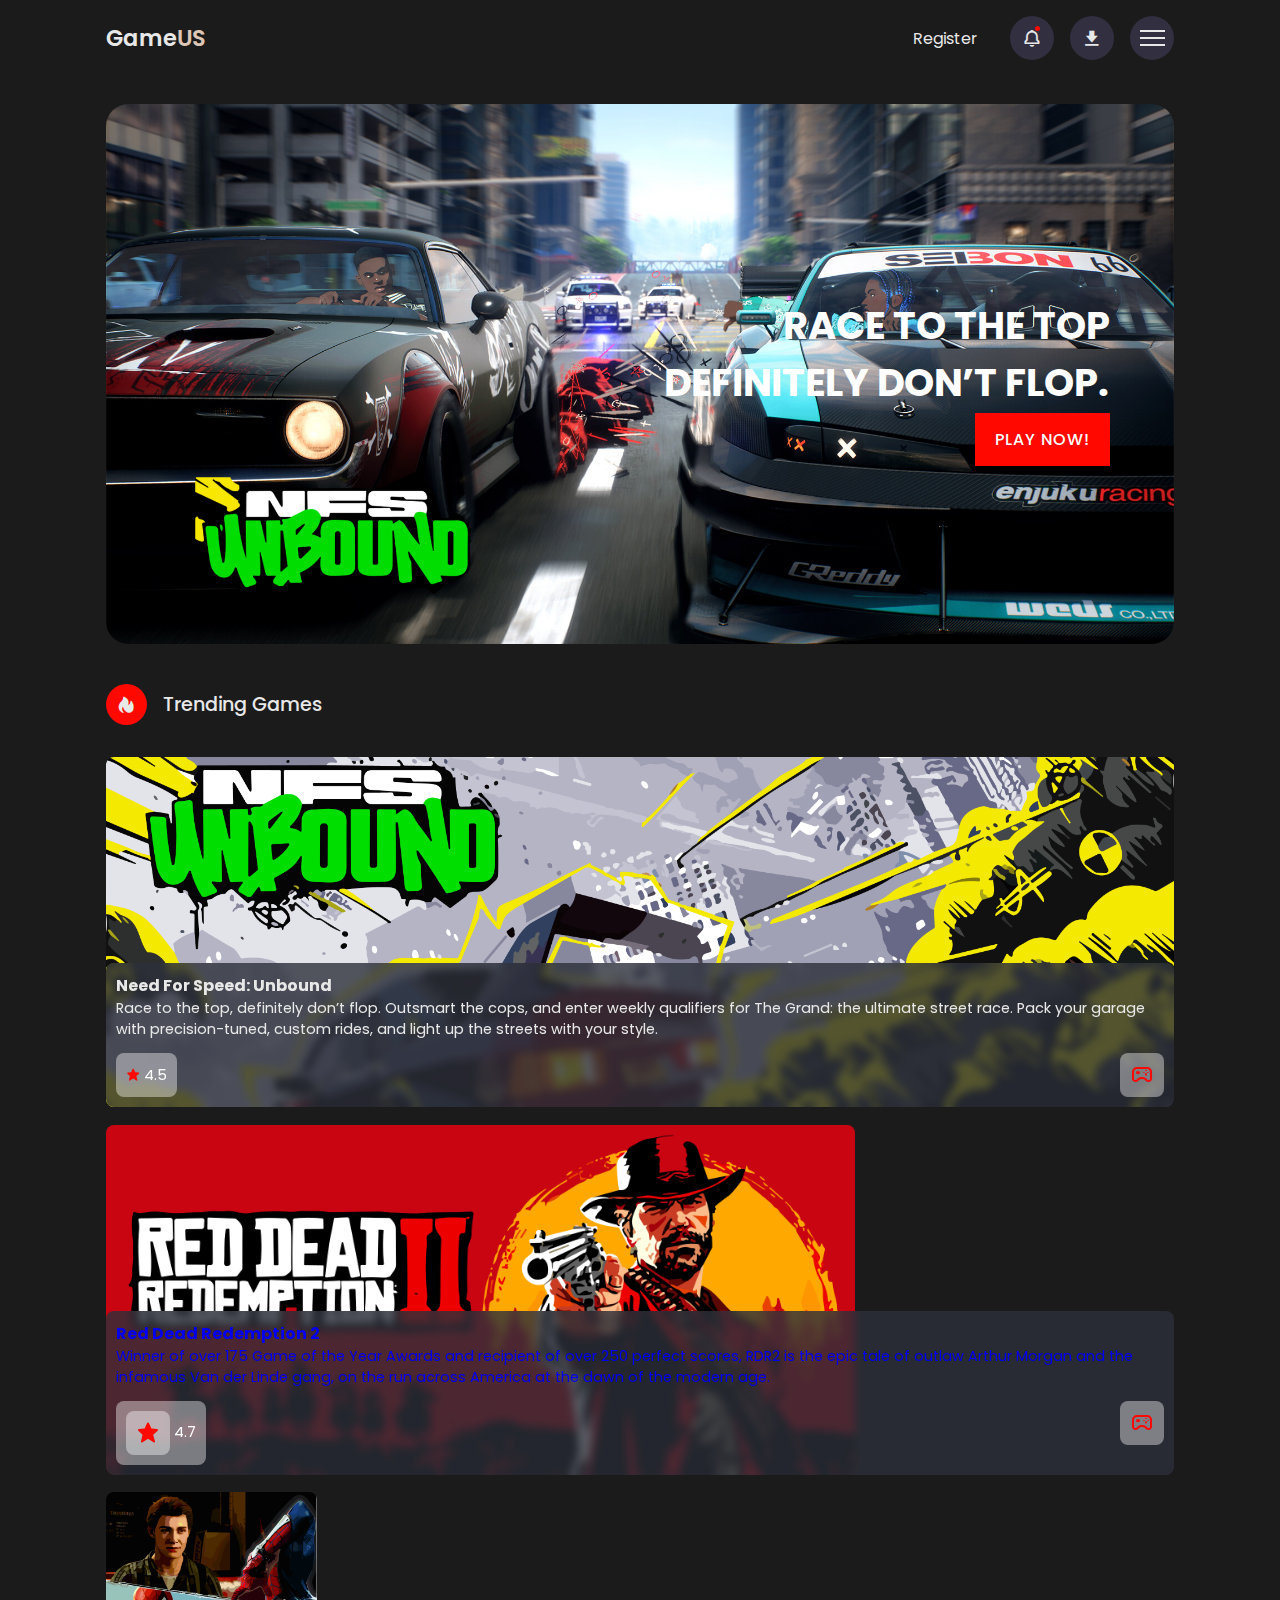
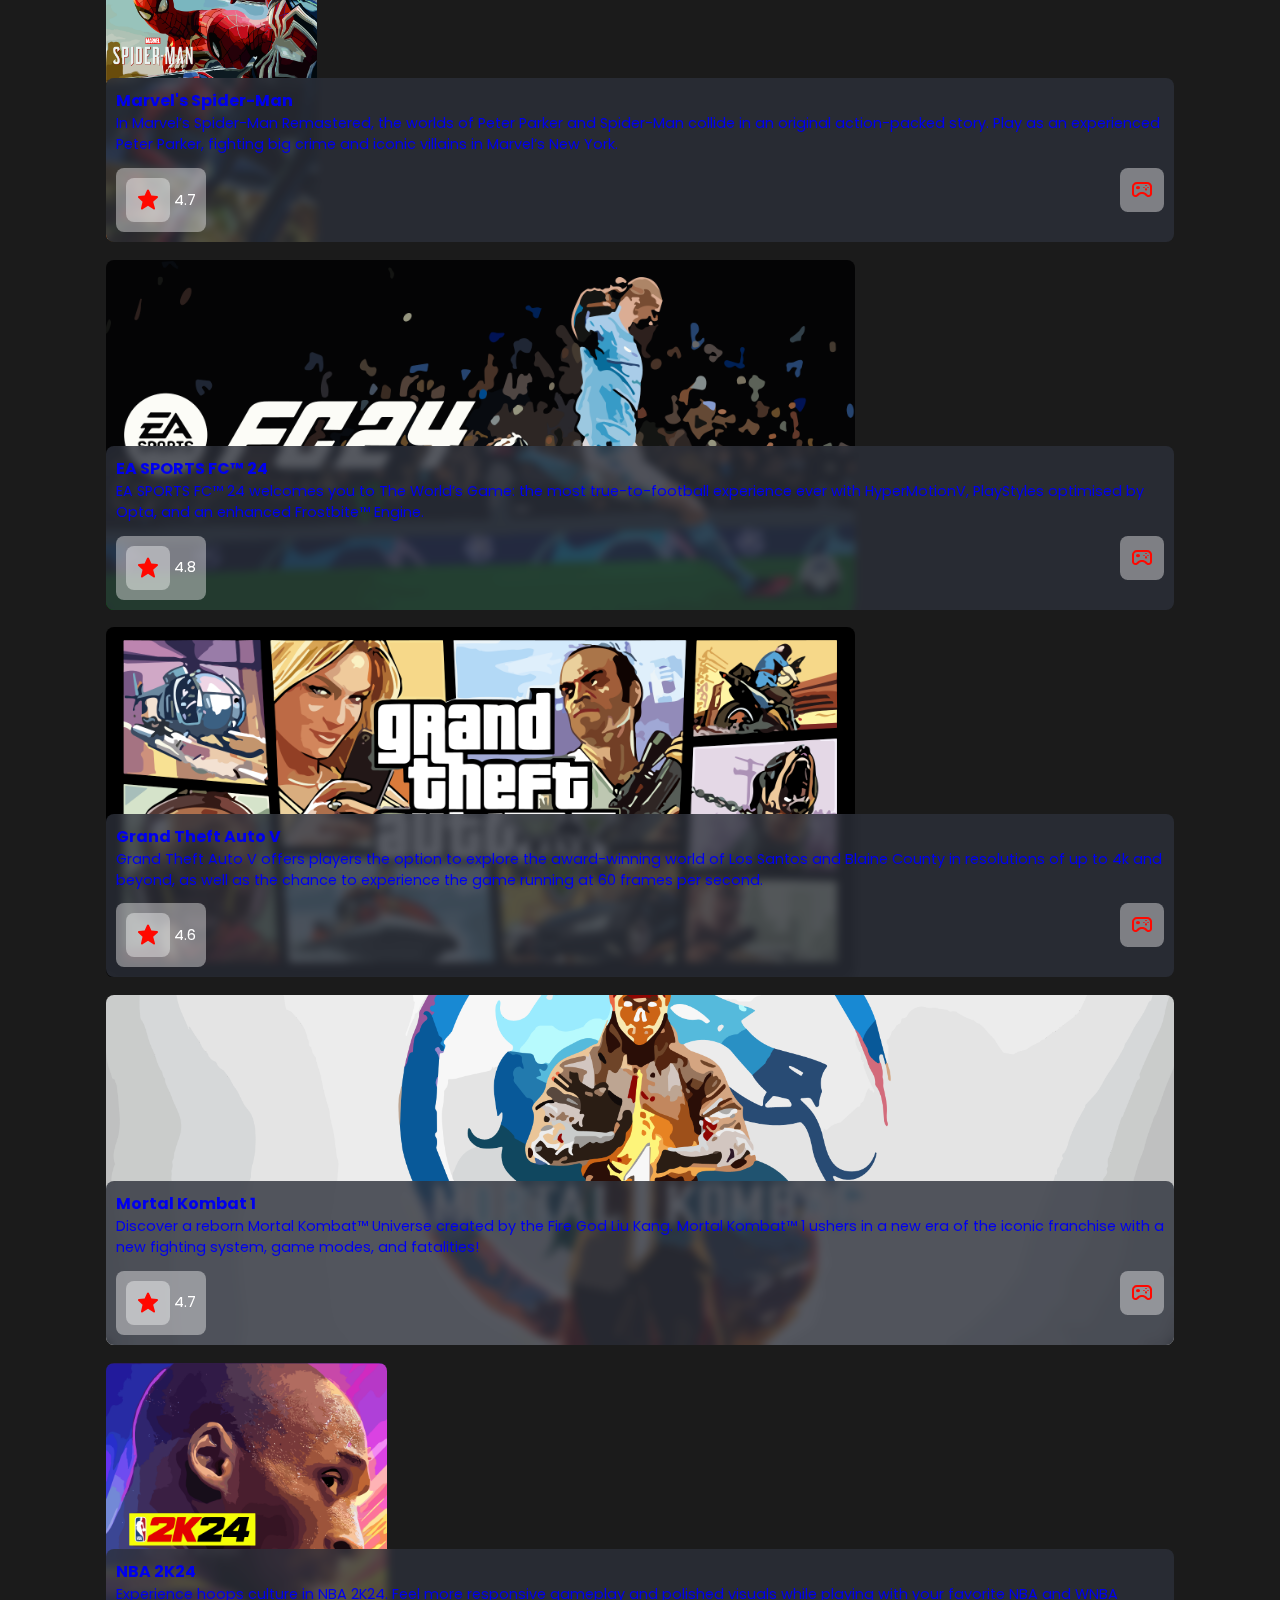
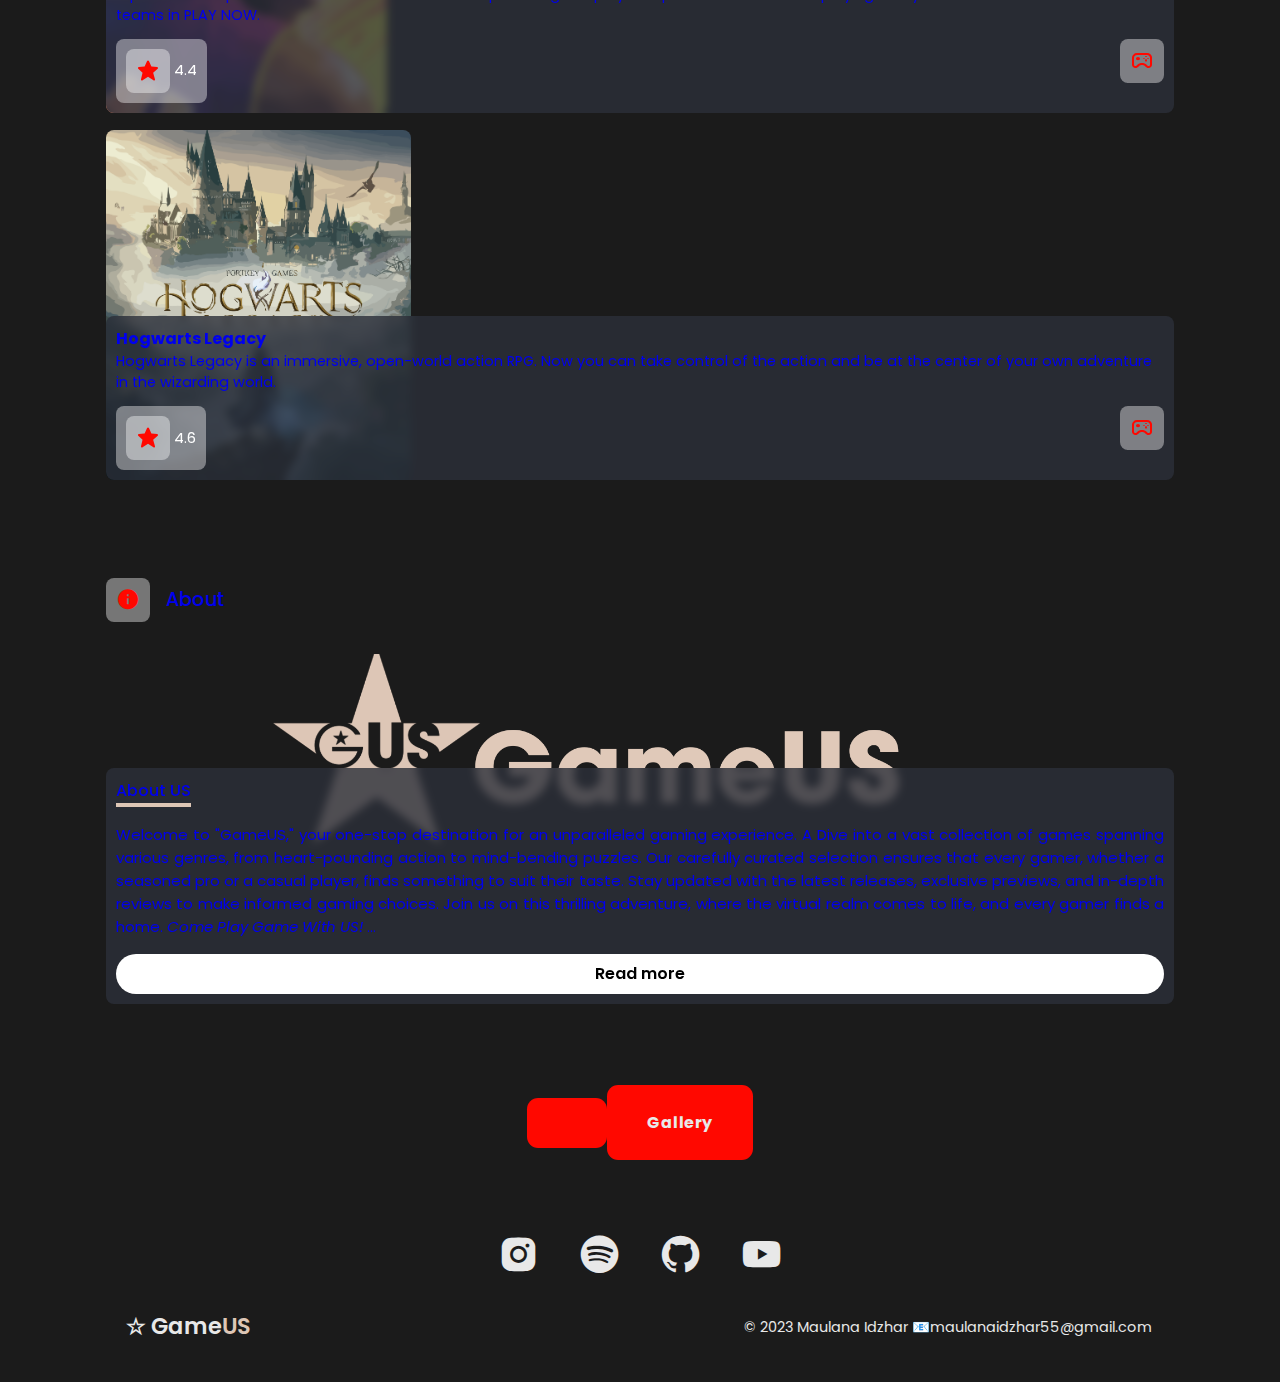
==== commit 0fd157d1: "uts commit" ====
--- a/index.html
+++ b/index.html
@@ -17,7 +17,6 @@
 <body>
     <!--Link to JavaScript-->
     <script src="js/main.js" async defer></script>
-    
     <header>
     <!--Nav-->
     <div class="nav container">
@@ -106,7 +105,7 @@
                             <span>4.5</span>
                             </div>
                             <a target="#" class="box-btn" href="https://www.ea.com/games/need-for-speed/need-for-speed-unbound">
-                                <i class='bx bxs-joystick bx-tada' ></i>
+                                <i class='bx bx-joystick bx-tada' ></i>
                         </div>
                     </div>
                 </div>
@@ -125,7 +124,7 @@
                             <span>4.7</span>
                             </div>
                             <a target="#" class="box-btn" href="https://www.rockstargames.com/reddeadredemption2/restricted-content/agegate/form?redirect=https%3A%2F%2Fwww.rockstargames.com%2Freddeadredemption2%2F&options=&locale=en_us">
-                                <i class='bx bxs-joystick bx-tada' ></i>
+                                <i class='bx bx-joystick bx-tada' ></i>
                         </div>
                     </div>
                 </div>
@@ -144,7 +143,7 @@
                     <span>4.7</span>
                     </div>
                     <a target="#" class="box-btn" href="https://www.playstation.com/en-id/games/marvels-spider-man-remastered/">
-                        <i class='bx bxs-joystick bx-tada' ></i>
+                        <i class='bx bx-joystick bx-tada' ></i>
                 </div>
             </div>
         </div>
@@ -163,7 +162,7 @@
                     <span>4.8</span>
                     </div>
                     <a target="#" class="box-btn" href="https://www.ea.com/en-au/games/ea-sports-fc/fc-24">
-                        <i class='bx bxs-joystick bx-tada' ></i>
+                        <i class='bx bx-joystick bx-tada' ></i>
                 </div>
             </div>
         </div>
@@ -182,7 +181,7 @@
                     <span>4.6</span>
                     </div>
                     <a target="#" class="box-btn" href="https://www.rockstargames.com/gta-v">
-                        <i class='bx bxs-joystick bx-tada' ></i>
+                        <i class='bx bx-joystick bx-tada' ></i>
                 </div>
             </div>
         </div>
@@ -201,7 +200,7 @@
                     <span>4.7</span>
                     </div>
                     <a target="#" class="box-btn" href="https://www.mortalkombat.com/en-us">
-                        <i class='bx bxs-joystick bx-tada' ></i>
+                        <i class='bx bx-joystick bx-tada' ></i>
                 </div>
             </div>
         </div>
@@ -219,7 +218,7 @@
                     <span>4.4</span>
                     </div>
                     <a target="#" class="box-btn" href="https://nba.2k.com/2k24/">
-                        <i class='bx bxs-joystick bx-tada' ></i>
+                        <i class='bx bx-joystick bx-tada' ></i>
                 </div>
             </div>
         </div>
@@ -237,7 +236,7 @@
                     <span>4.6</span>
                     </div>
                     <a target="#" class="box-btn" href="https://www.hogwartslegacy.com/en-us?ref=bestwebsiterank">
-                        <i class='bx bxs-joystick bx-tada' ></i>
+                        <i class='bx bx-joystick bx-tada' ></i>
                 </div>
             </div>
         </div>
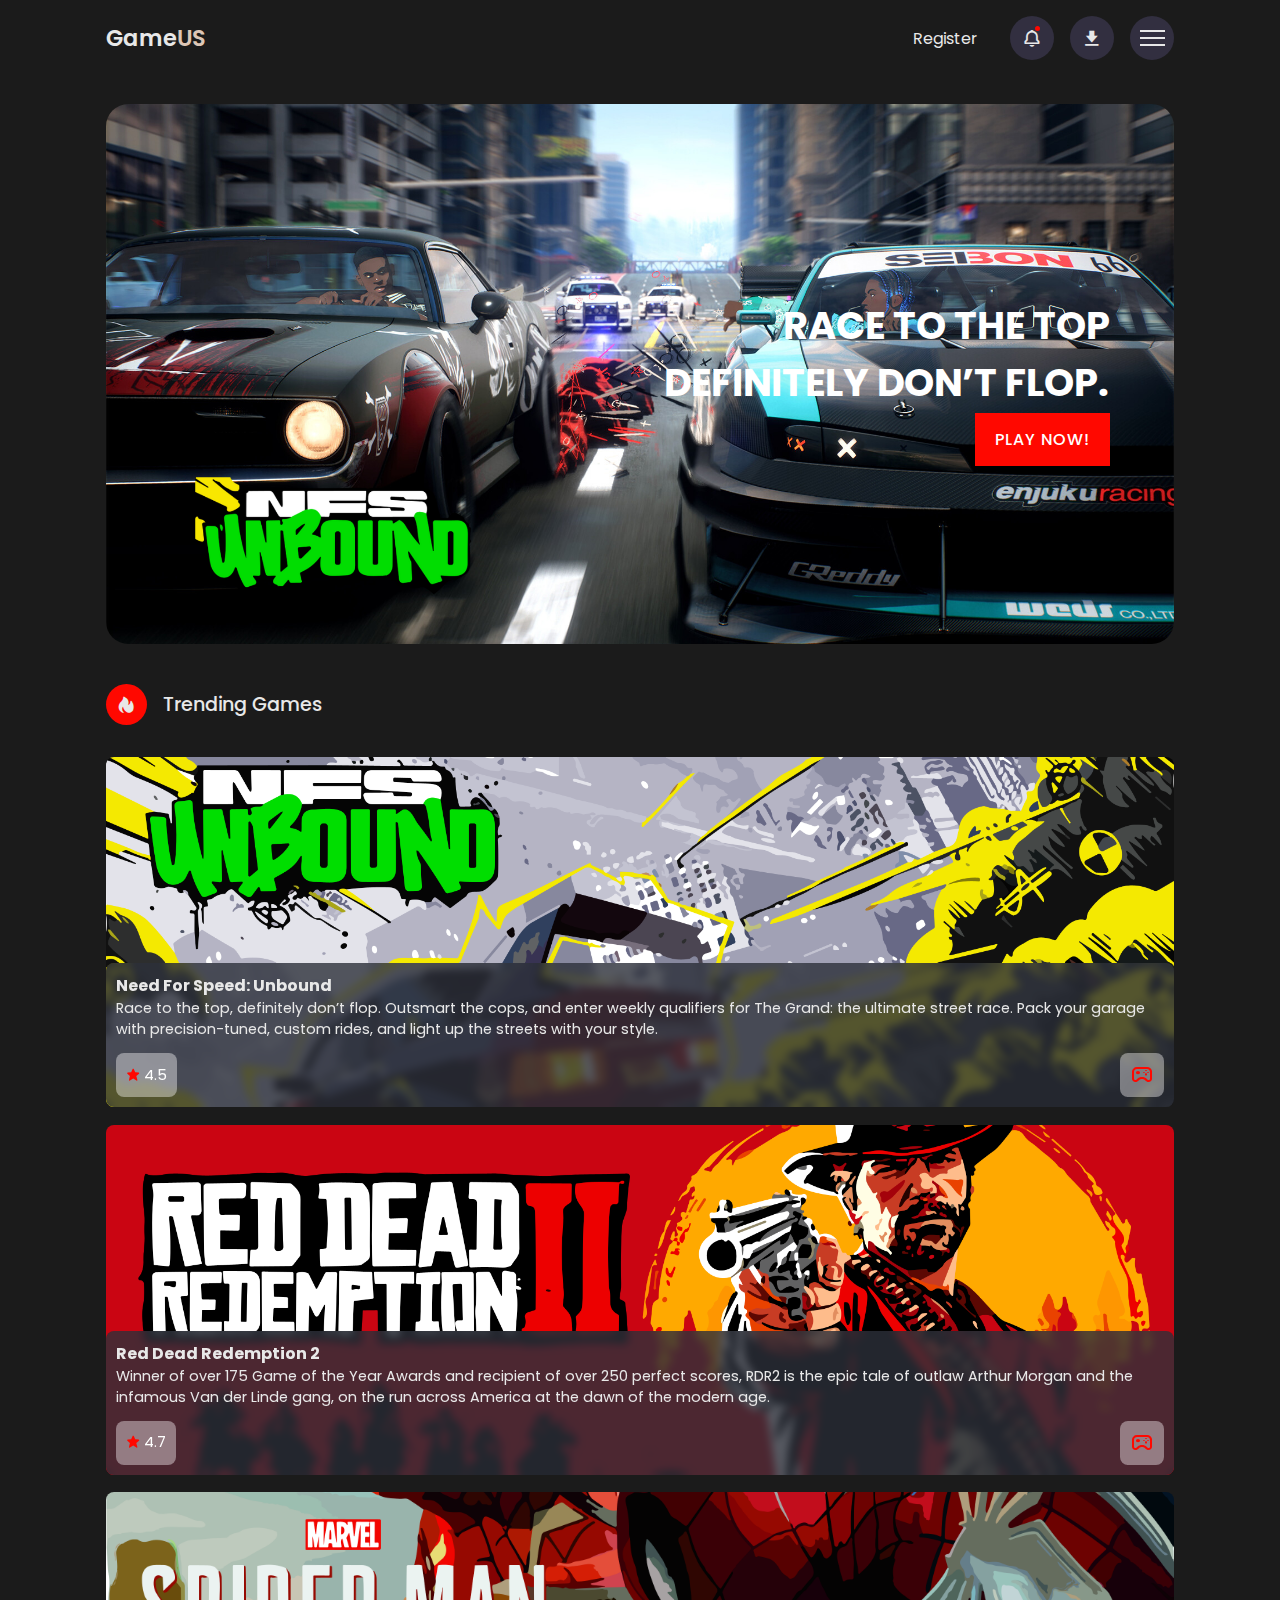
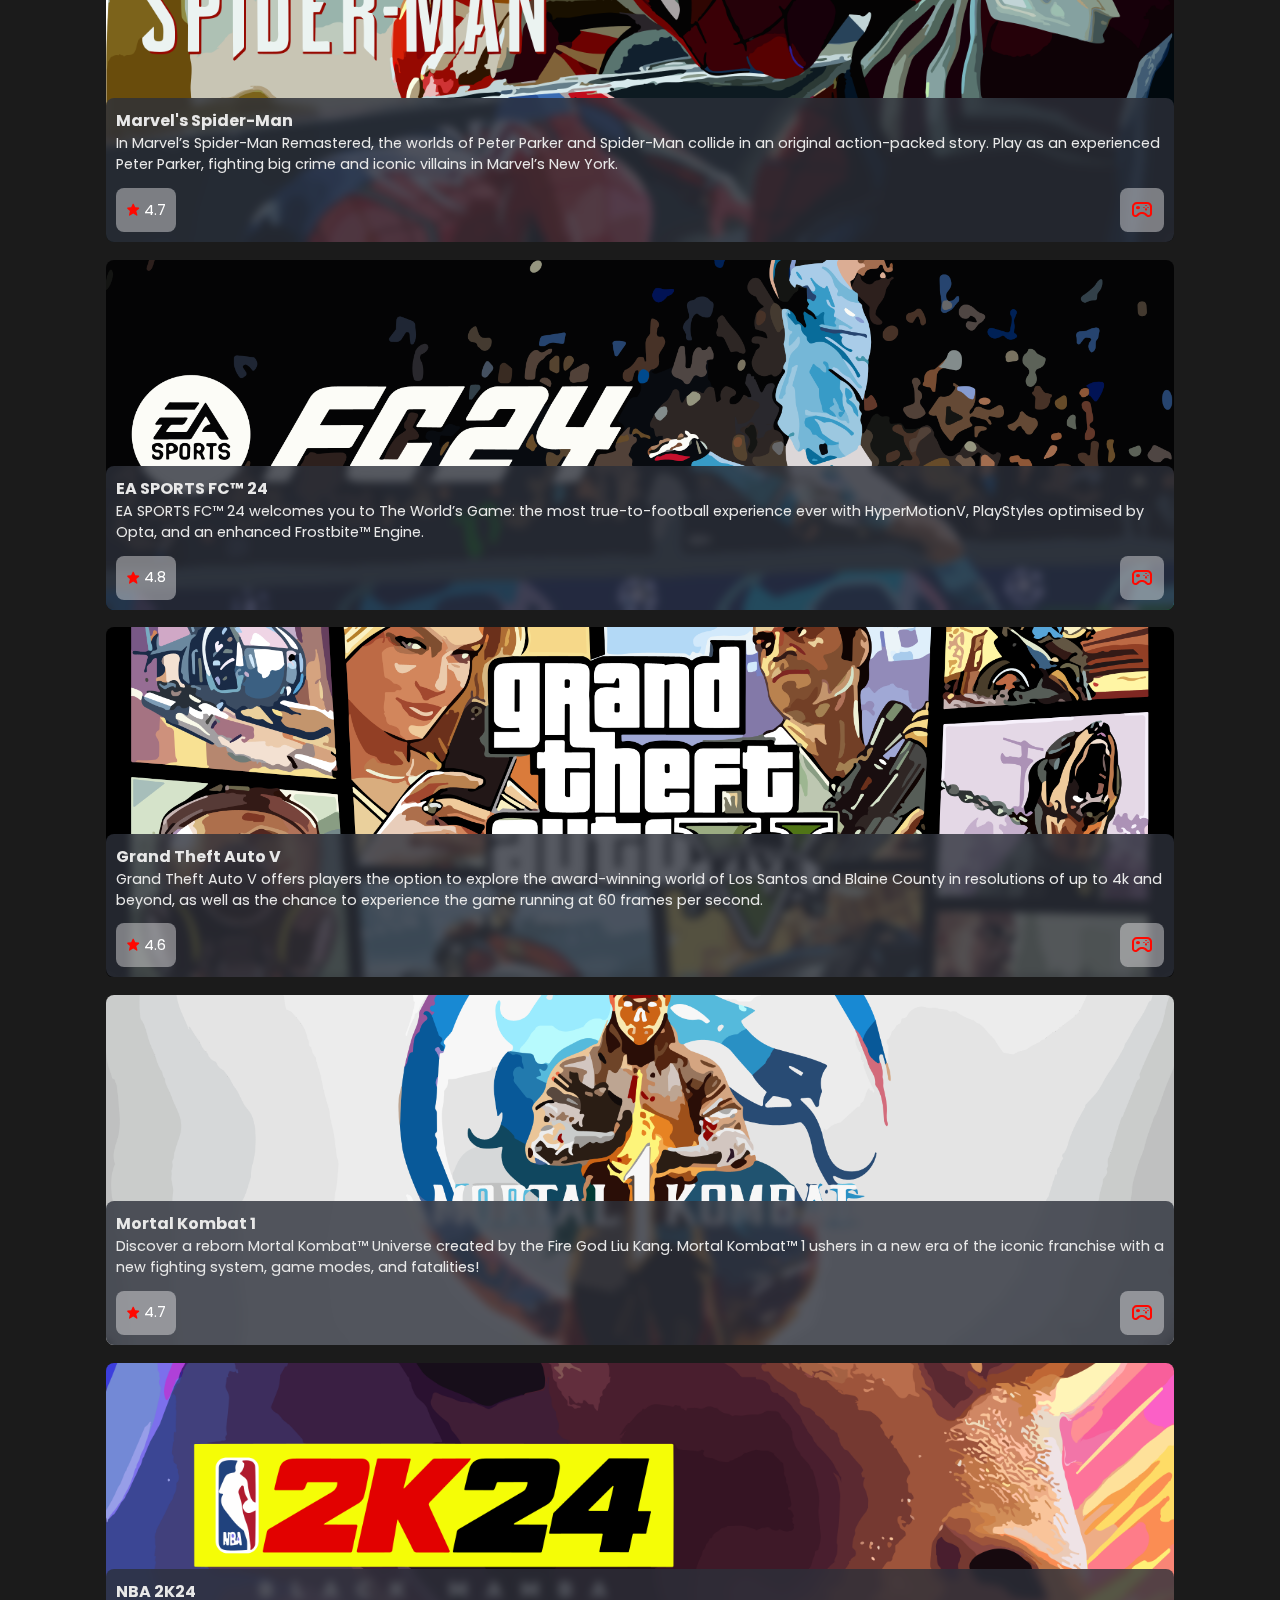
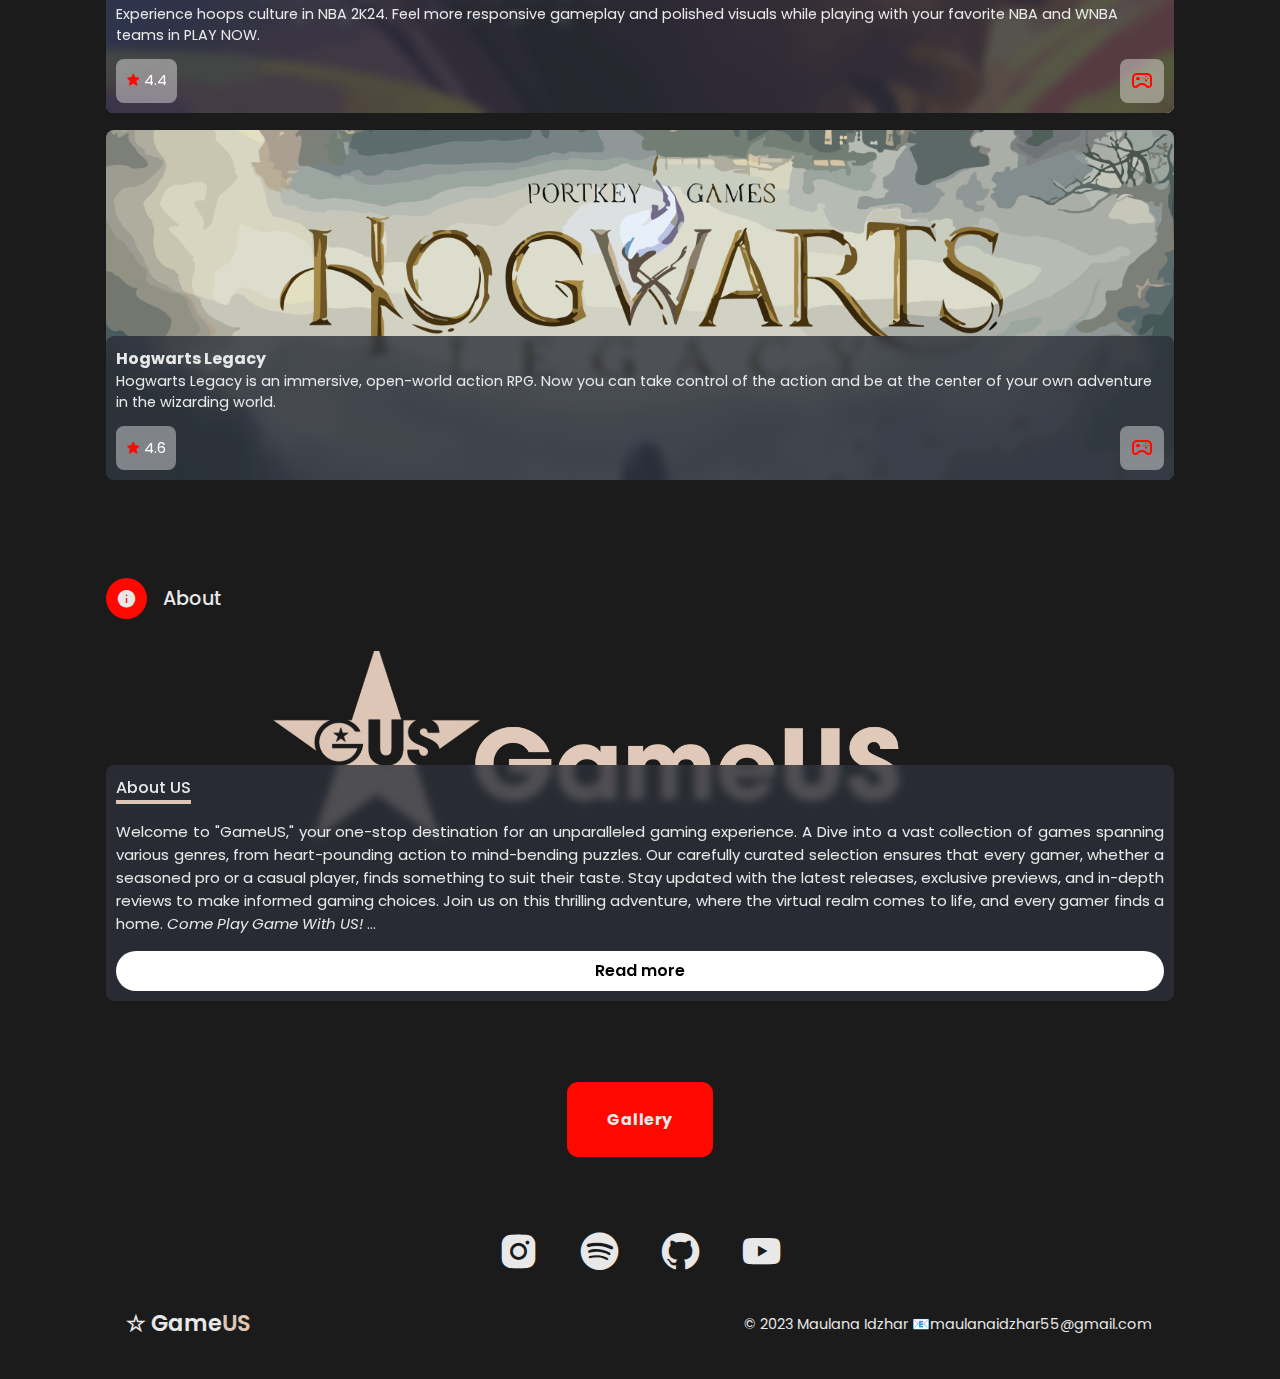
==== commit 9ed5f366: "uts commit" ====
--- a/index.html
+++ b/index.html
@@ -17,6 +17,7 @@
 <body>
     <!--Link to JavaScript-->
     <script src="js/main.js" async defer></script>
+    
     <header>
     <!--Nav-->
     <div class="nav container">
@@ -105,7 +106,7 @@
                             <span>4.5</span>
                             </div>
                             <a target="#" class="box-btn" href="https://www.ea.com/games/need-for-speed/need-for-speed-unbound">
-                                <i class='bx bx-joystick bx-tada' ></i>
+                                <i class='bx bx-joystick' ></i></a>
                         </div>
                     </div>
                 </div>
@@ -124,7 +125,7 @@
                             <span>4.7</span>
                             </div>
                             <a target="#" class="box-btn" href="https://www.rockstargames.com/reddeadredemption2/restricted-content/agegate/form?redirect=https%3A%2F%2Fwww.rockstargames.com%2Freddeadredemption2%2F&options=&locale=en_us">
-                                <i class='bx bx-joystick bx-tada' ></i>
+                                <i class='bx bx-joystick' ></i></a>
                         </div>
                     </div>
                 </div>
@@ -143,7 +144,7 @@
                     <span>4.7</span>
                     </div>
                     <a target="#" class="box-btn" href="https://www.playstation.com/en-id/games/marvels-spider-man-remastered/">
-                        <i class='bx bx-joystick bx-tada' ></i>
+                        <i class='bx bx-joystick' ></i></a>
                 </div>
             </div>
         </div>
@@ -162,7 +163,7 @@
                     <span>4.8</span>
                     </div>
                     <a target="#" class="box-btn" href="https://www.ea.com/en-au/games/ea-sports-fc/fc-24">
-                        <i class='bx bx-joystick bx-tada' ></i>
+                        <i class='bx bx-joystick' ></i></a>
                 </div>
             </div>
         </div>
@@ -181,7 +182,7 @@
                     <span>4.6</span>
                     </div>
                     <a target="#" class="box-btn" href="https://www.rockstargames.com/gta-v">
-                        <i class='bx bx-joystick bx-tada' ></i>
+                        <i class='bx bx-joystick' ></i></a>
                 </div>
             </div>
         </div>
@@ -200,7 +201,7 @@
                     <span>4.7</span>
                     </div>
                     <a target="#" class="box-btn" href="https://www.mortalkombat.com/en-us">
-                        <i class='bx bx-joystick bx-tada' ></i>
+                        <i class='bx bx-joystick' ></i></a>
                 </div>
             </div>
         </div>
@@ -218,7 +219,7 @@
                     <span>4.4</span>
                     </div>
                     <a target="#" class="box-btn" href="https://nba.2k.com/2k24/">
-                        <i class='bx bx-joystick bx-tada' ></i>
+                        <i class='bx bx-joystick' ></i></a>
                 </div>
             </div>
         </div>
@@ -236,7 +237,7 @@
                     <span>4.6</span>
                     </div>
                     <a target="#" class="box-btn" href="https://www.hogwartslegacy.com/en-us?ref=bestwebsiterank">
-                        <i class='bx bx-joystick bx-tada' ></i>
+                        <i class='bx bx-joystick' ></i></a>
                 </div>
             </div>
         </div>
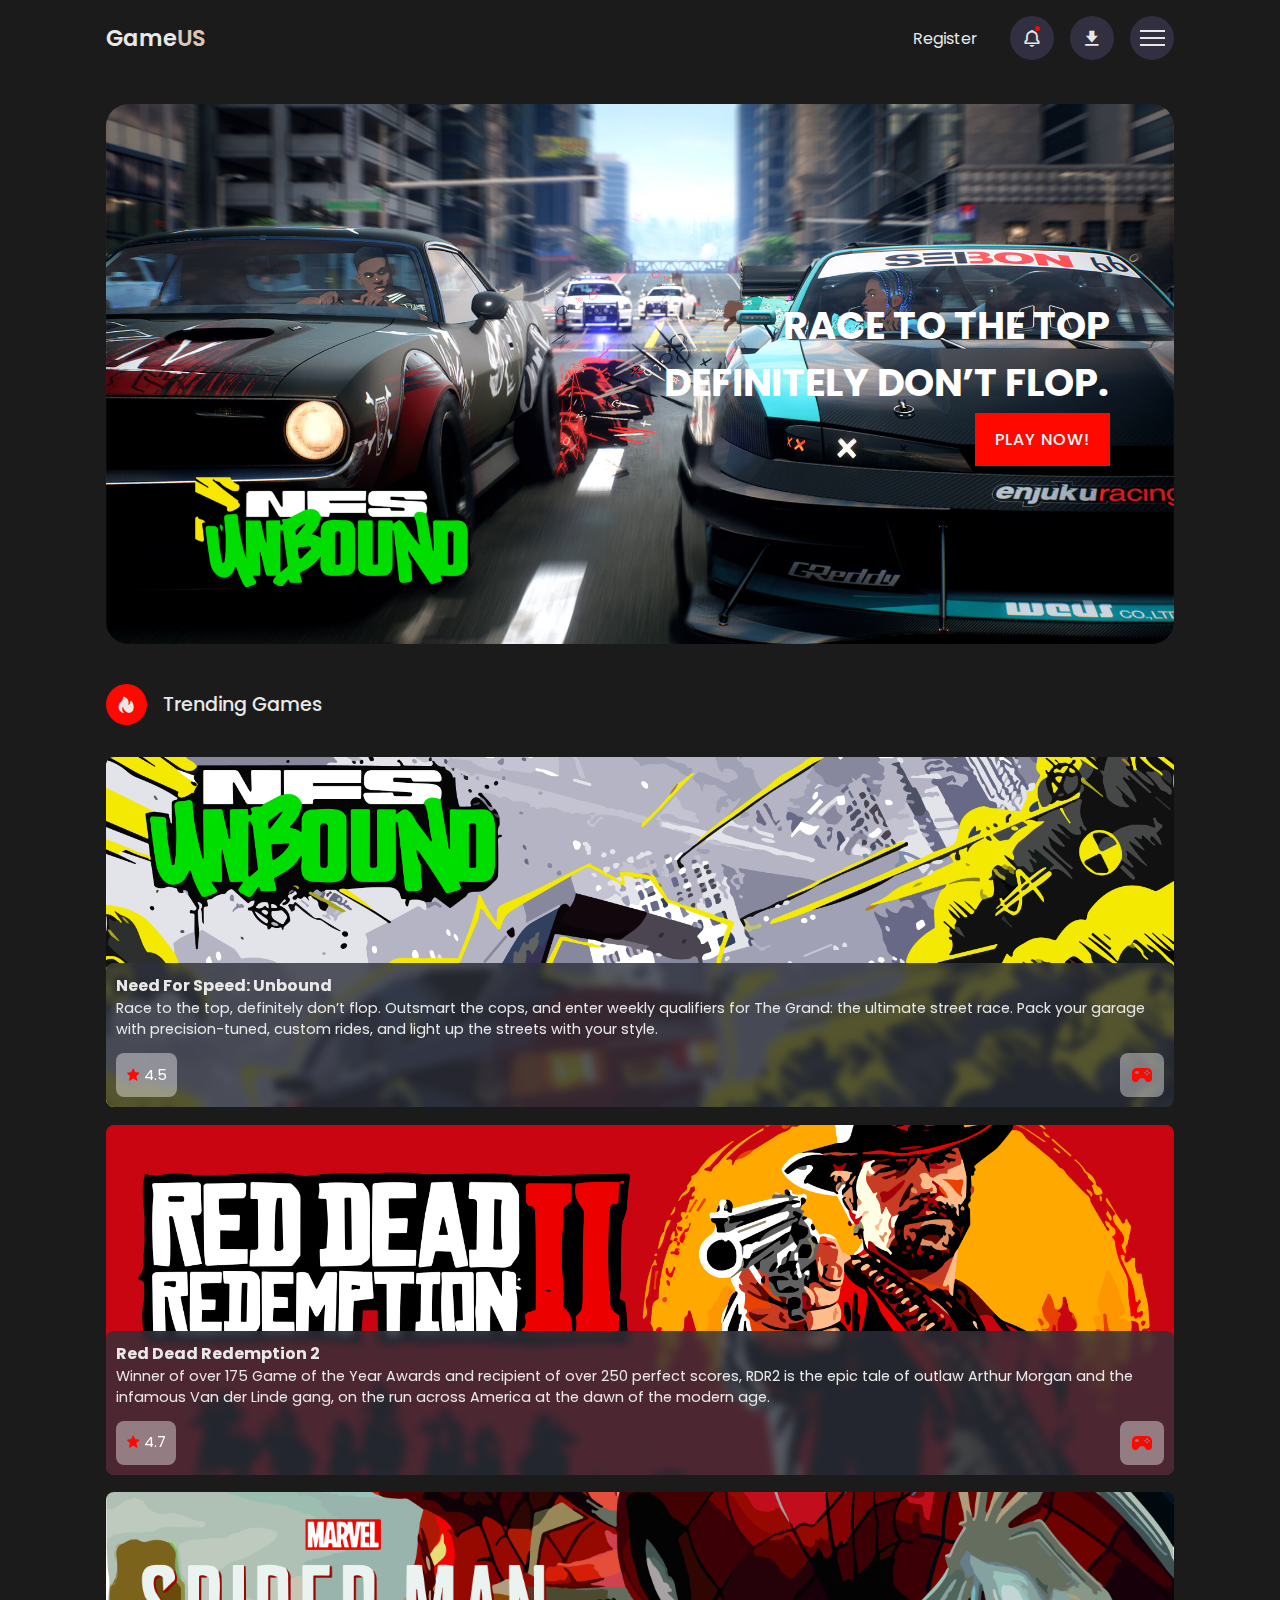
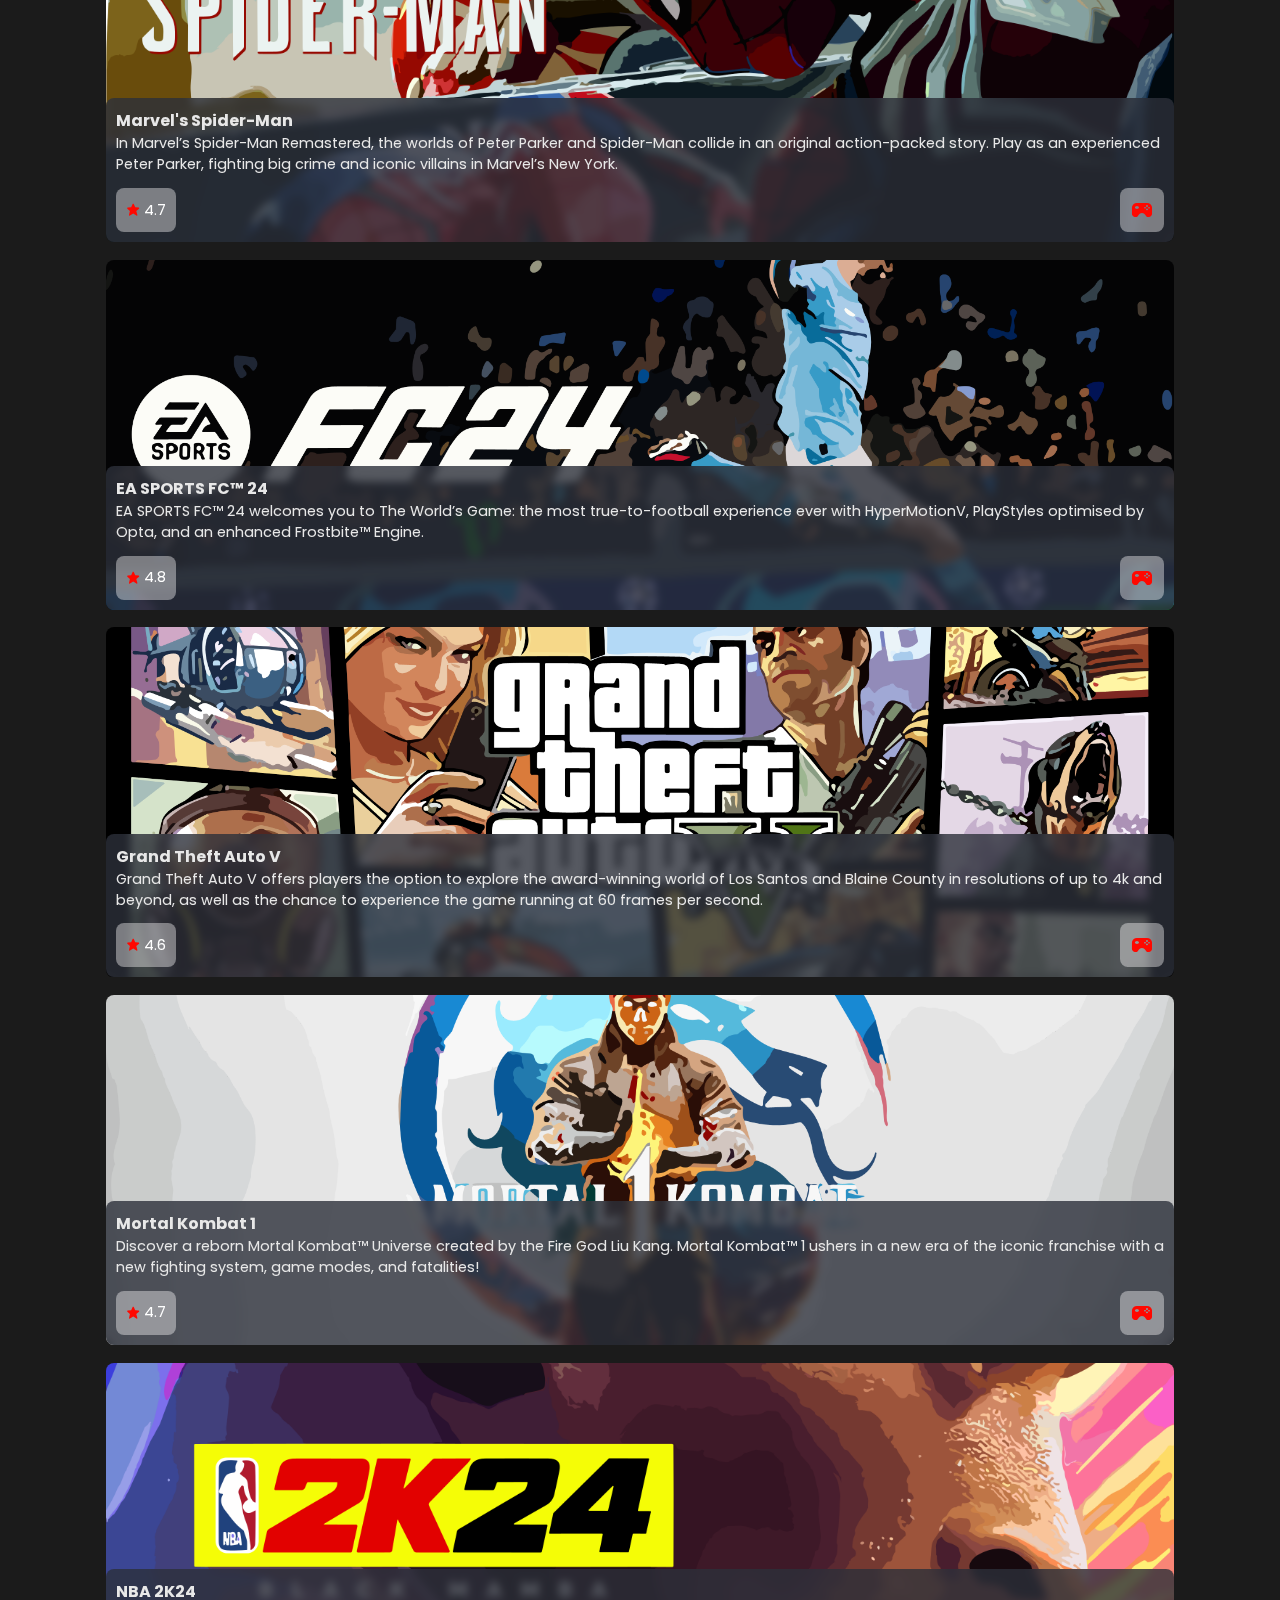
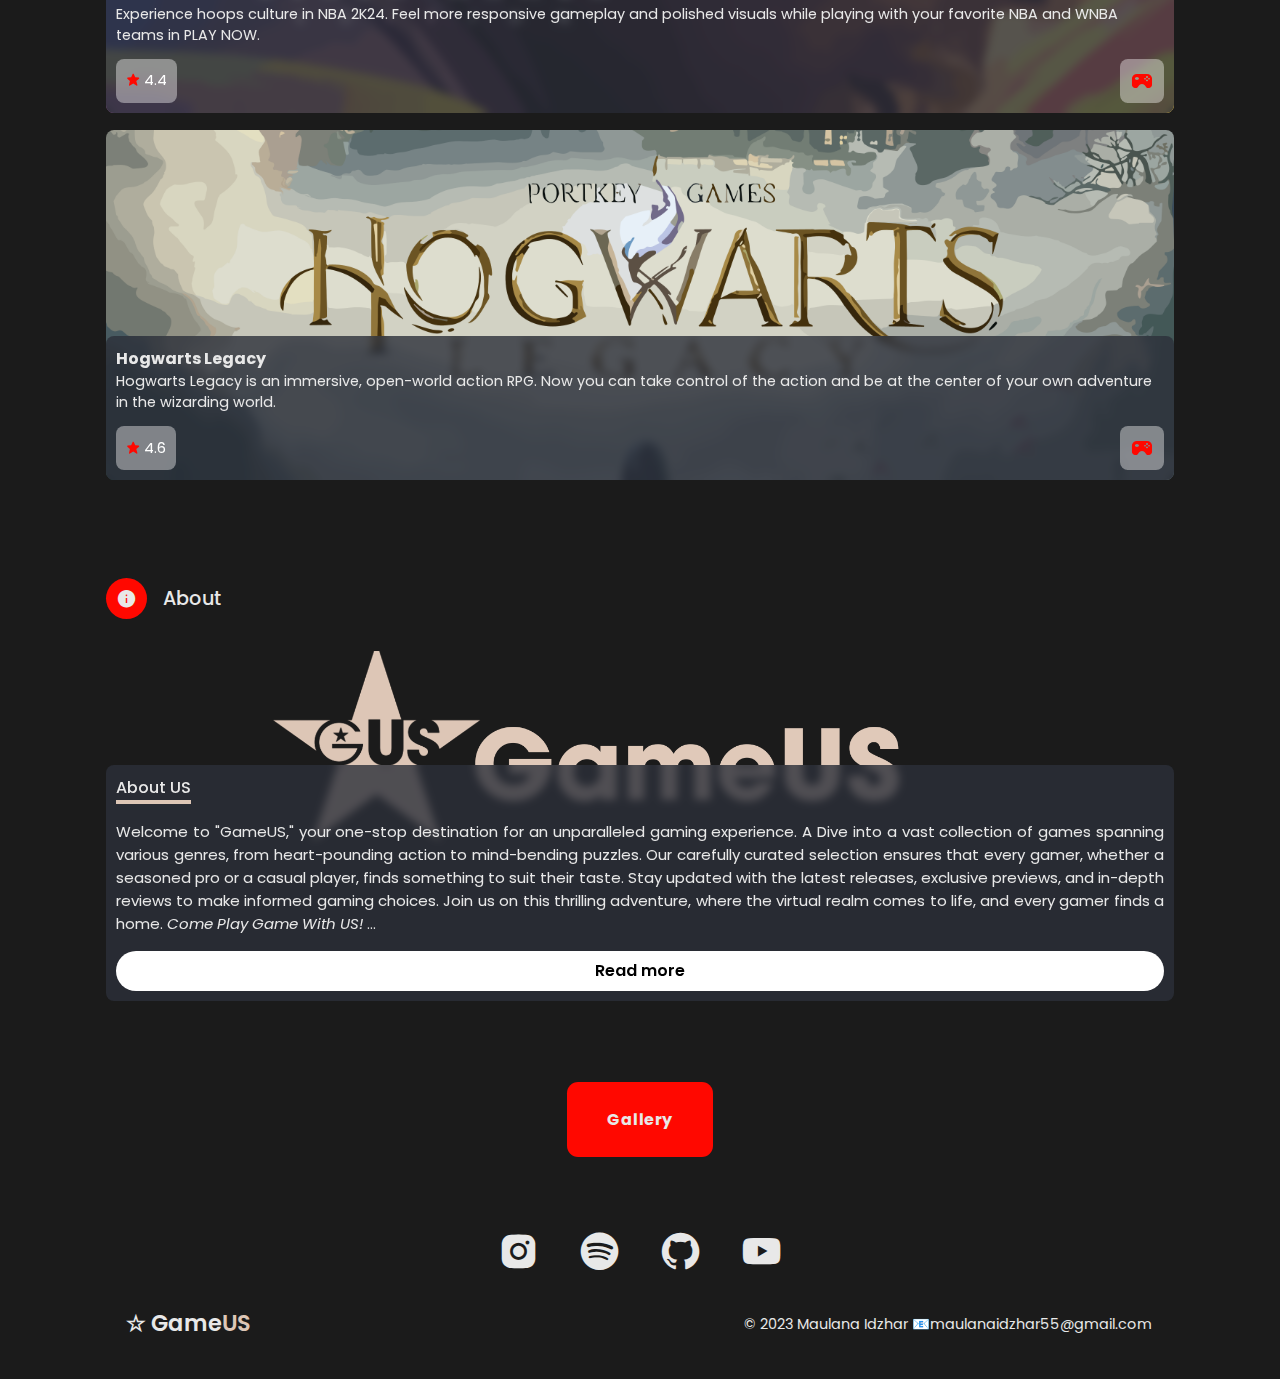
==== commit 83978e42: "uts commit" ====
--- a/index.html
+++ b/index.html
@@ -106,7 +106,7 @@
                             <span>4.5</span>
                             </div>
                             <a target="#" class="box-btn" href="https://www.ea.com/games/need-for-speed/need-for-speed-unbound">
-                                <i class='bx bx-joystick' ></i></a>
+                                <i class='bx bxs-joystick bx-tada' ></i></a>
                         </div>
                     </div>
                 </div>
@@ -125,7 +125,7 @@
                             <span>4.7</span>
                             </div>
                             <a target="#" class="box-btn" href="https://www.rockstargames.com/reddeadredemption2/restricted-content/agegate/form?redirect=https%3A%2F%2Fwww.rockstargames.com%2Freddeadredemption2%2F&options=&locale=en_us">
-                                <i class='bx bx-joystick' ></i></a>
+                                <i class='bx bxs-joystick bx-tada' ></i></a>
                         </div>
                     </div>
                 </div>
@@ -144,7 +144,7 @@
                     <span>4.7</span>
                     </div>
                     <a target="#" class="box-btn" href="https://www.playstation.com/en-id/games/marvels-spider-man-remastered/">
-                        <i class='bx bx-joystick' ></i></a>
+                        <i class='bx bxs-joystick bx-tada' ></i></a>
                 </div>
             </div>
         </div>
@@ -163,7 +163,7 @@
                     <span>4.8</span>
                     </div>
                     <a target="#" class="box-btn" href="https://www.ea.com/en-au/games/ea-sports-fc/fc-24">
-                        <i class='bx bx-joystick' ></i></a>
+                        <i class='bx bxs-joystick bx-tada' ></i></a>
                 </div>
             </div>
         </div>
@@ -182,7 +182,7 @@
                     <span>4.6</span>
                     </div>
                     <a target="#" class="box-btn" href="https://www.rockstargames.com/gta-v">
-                        <i class='bx bx-joystick' ></i></a>
+                        <i class='bx bxs-joystick bx-tada' ></i></a>
                 </div>
             </div>
         </div>
@@ -201,7 +201,7 @@
                     <span>4.7</span>
                     </div>
                     <a target="#" class="box-btn" href="https://www.mortalkombat.com/en-us">
-                        <i class='bx bx-joystick' ></i></a>
+                        <i class='bx bxs-joystick bx-tada' ></i></a>
                 </div>
             </div>
         </div>
@@ -219,7 +219,7 @@
                     <span>4.4</span>
                     </div>
                     <a target="#" class="box-btn" href="https://nba.2k.com/2k24/">
-                        <i class='bx bx-joystick' ></i></a>
+                        <i class='bx bxs-joystick bx-tada' ></i></a>
                 </div>
             </div>
         </div>
@@ -237,7 +237,7 @@
                     <span>4.6</span>
                     </div>
                     <a target="#" class="box-btn" href="https://www.hogwartslegacy.com/en-us?ref=bestwebsiterank">
-                        <i class='bx bx-joystick' ></i></a>
+                        <i class='bx bxs-joystick bx-tada' ></i></a>
                 </div>
             </div>
         </div>
